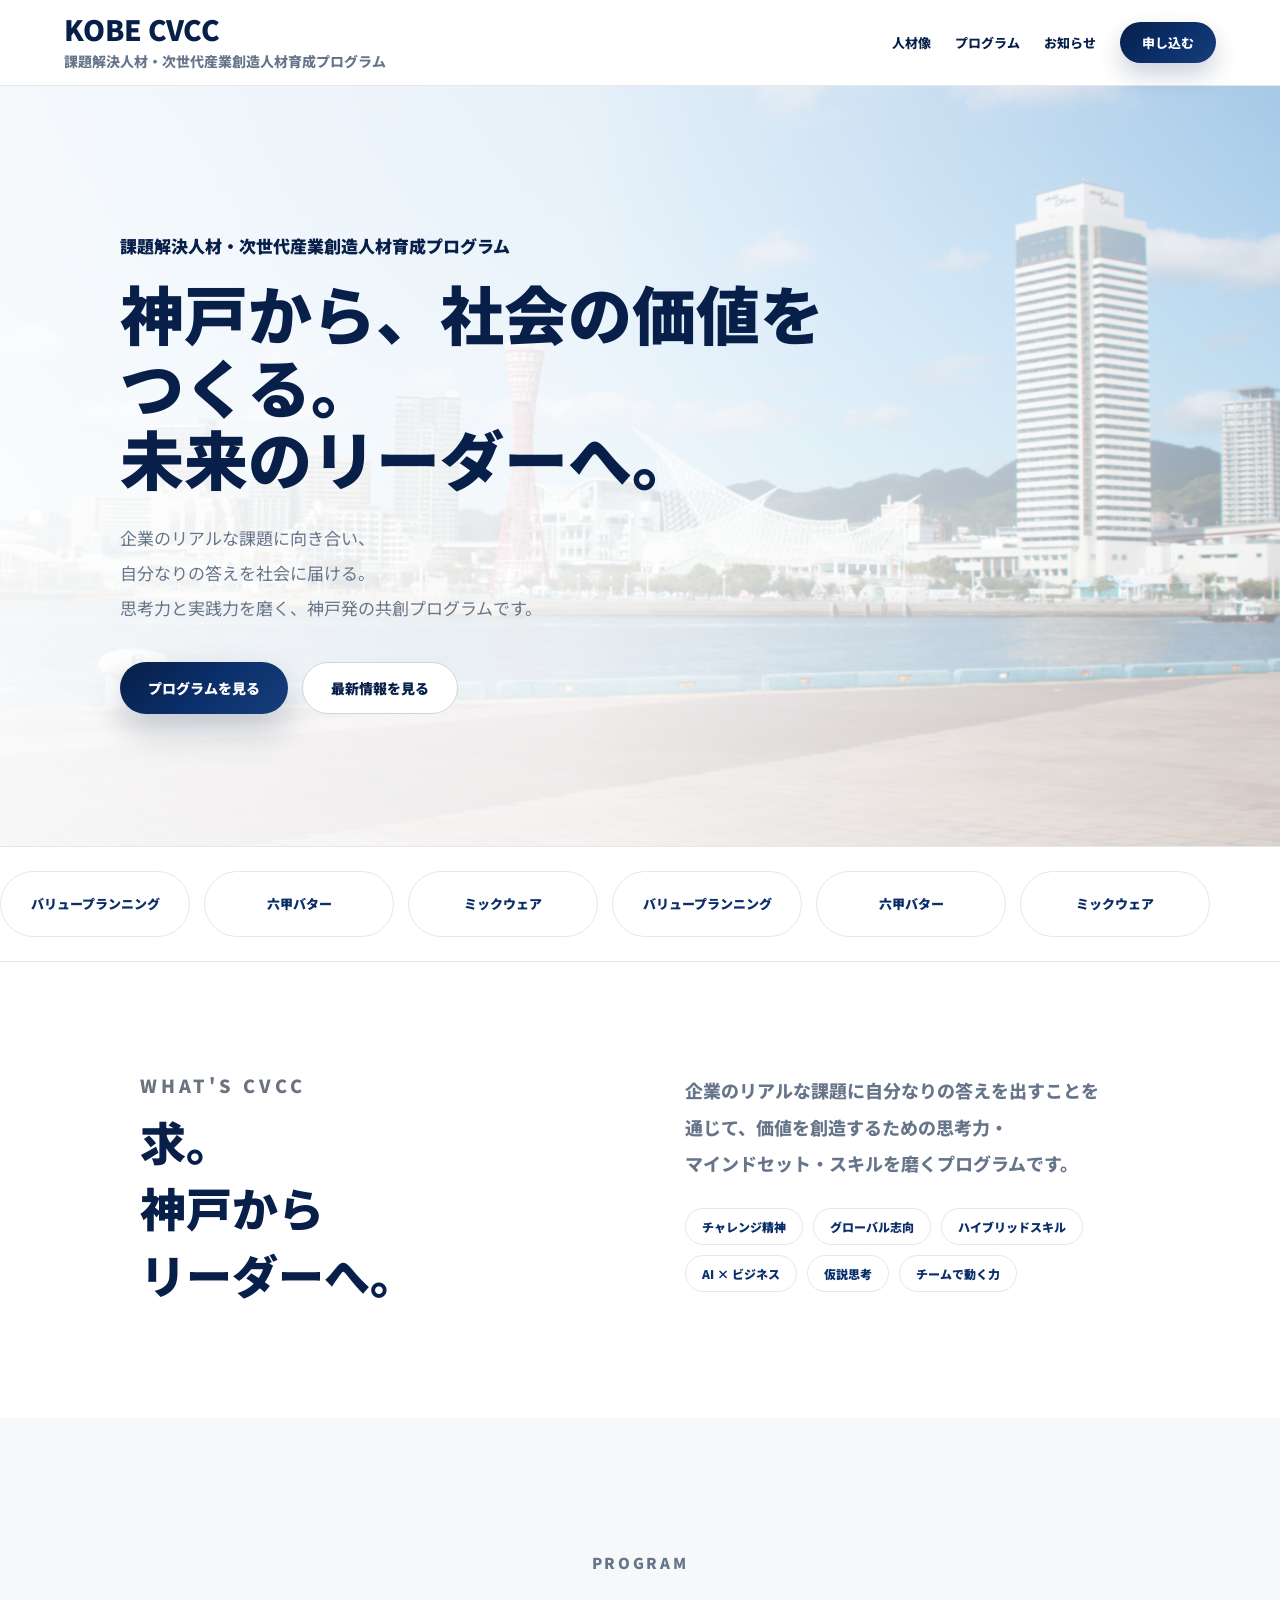
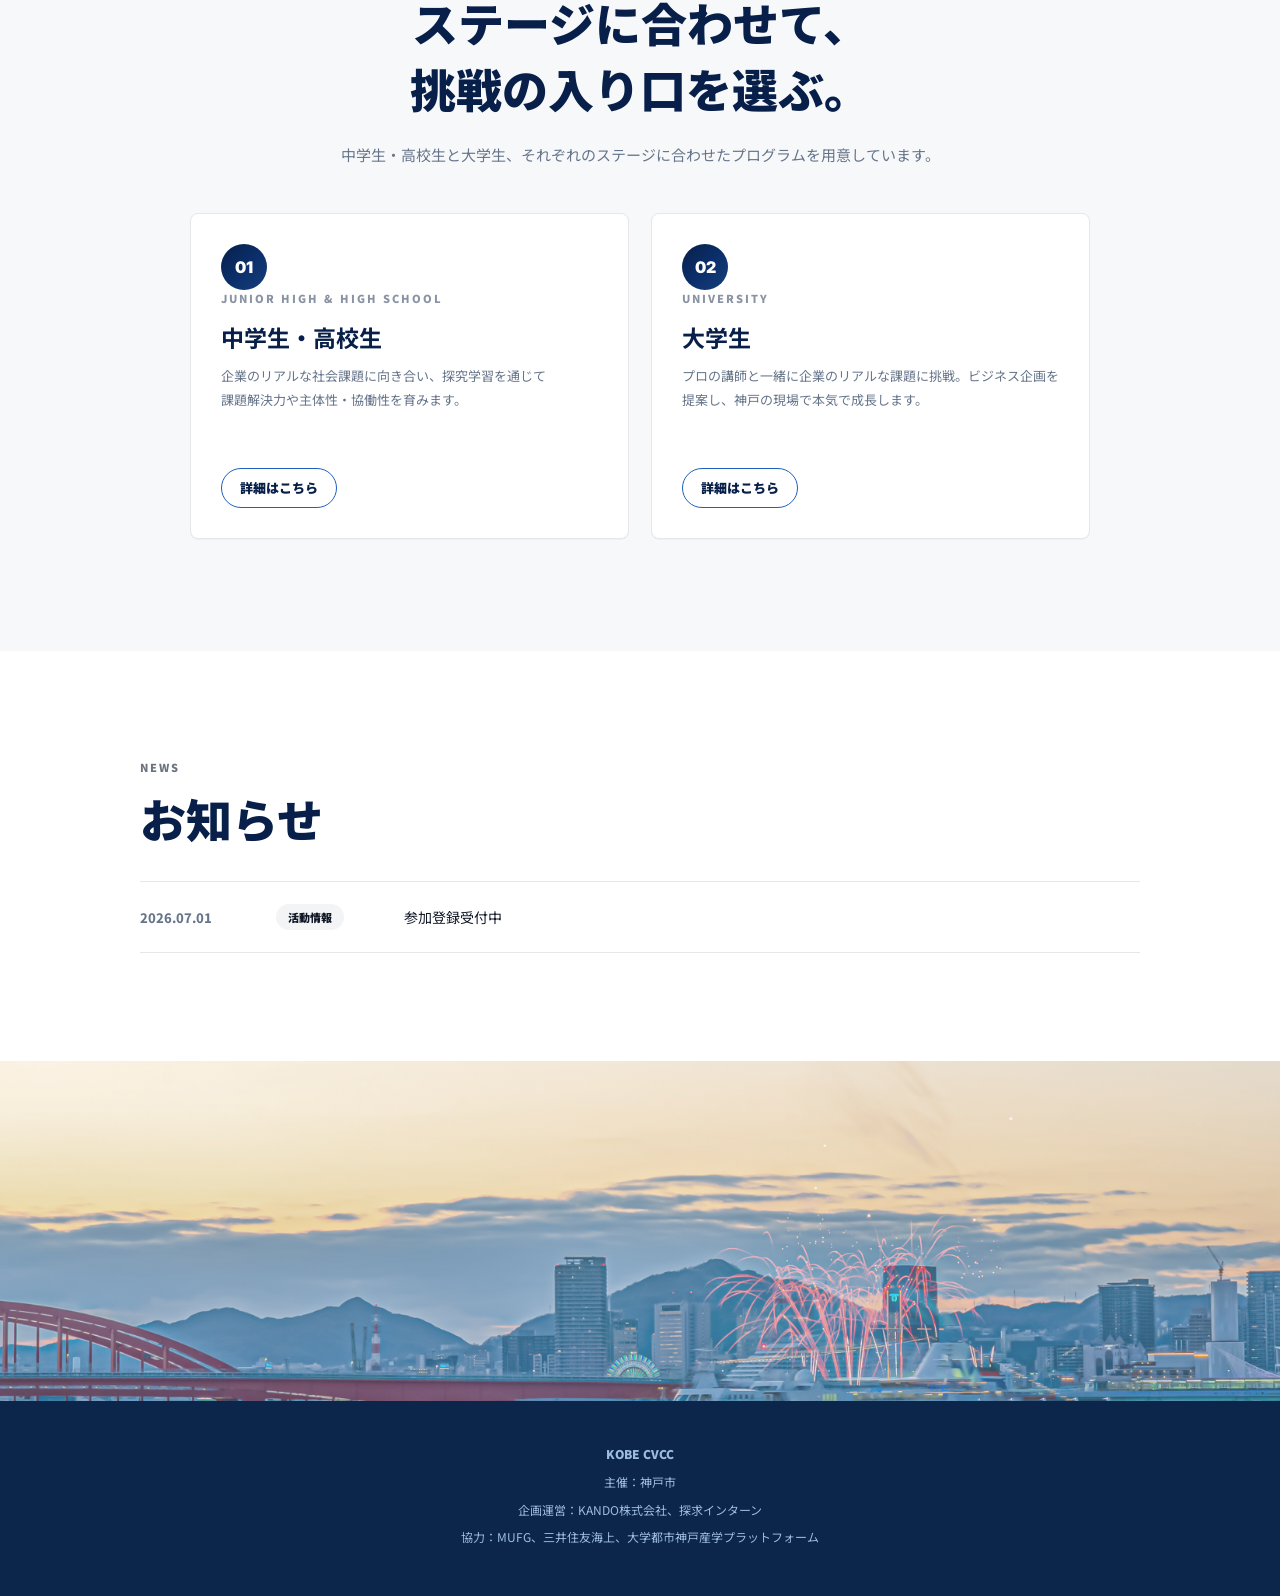
==== index.html @ be50597e "Update index.html" ====
<!doctype html>
<html lang="ja">
<head>
  <meta charset="utf-8">
  <meta name="viewport" content="width=device-width, initial-scale=1">
  <title>KOBE CVCC | 課題解決人材・次世代産業創造人材育成プログラム</title>
  <meta name="description" content="神戸から、企業のリアルな課題に挑む次世代リーダーを育てるKOBE CVCCプログラム。">
  <link rel="preconnect" href="https://fonts.googleapis.com">
  <link rel="preconnect" href="https://fonts.gstatic.com" crossorigin>
  <link href="https://fonts.googleapis.com/css2?family=Inter:wght@500;600;700;800;900&family=Noto+Sans+JP:wght@400;500;600;700;800;900&display=swap" rel="stylesheet">
  <link rel="stylesheet" href="styles.css">
</head>
<body>
  <header class="site-header">
    <a class="brand" href="#" aria-label="KOBE CVCC トップ">
      <span>
        <span class="brand-name">KOBE CVCC</span>
        <span class="brand-sub">課題解決人材・次世代産業創造人材育成プログラム</span>
      </span>
    </a>
    <nav class="nav-actions" aria-label="主要メニュー">
      <a href="talent.html">人材像</a>
      <a href="#programs">プログラム</a>
      <a href="#news">お知らせ</a>
      <a class="nav-button" href="#programs">申し込む</a>
    </nav>
  </header>

  <main>
    <section class="hero">
      <div class="hero-inner">
        <div class="hero-copyblock">
          <p class="hero-program">課題解決人材・次世代産業創造人材育成プログラム</p>
          <h1>
            <span class="line">神戸から、社会の価値をつくる。</span>
            <span class="line accent">未来のリーダーへ。</span>
          </h1>
          <p class="hero-copy">
            <span class="line">企業のリアルな課題に向き合い、</span>
            <span class="line">自分なりの答えを社会に届ける。</span>
            <span class="line">思考力と実践力を磨く、神戸発の共創プログラムです。</span>
          </p>
          <div class="hero-actions">
            <a class="button button-primary" href="#programs">プログラムを見る</a>
            <a class="button button-secondary" href="#news">最新情報を見る</a>
          </div>
        </div>

      </div>
    </section>

    <section class="partners" aria-label="参加企業・主催">
      <div class="partner-marquee fade-up">
        <div class="partner-track">
          <span>バリュープランニング</span>
          <span>六甲バター</span>
          <span>ミックウェア</span>

          <span>バリュープランニング</span>
          <span>六甲バター</span>
          <span>ミックウェア</span>
        </div>
      </div>
    </section>

    <section class="intro">
      <div class="section-inner intro-grid">
        <div class="fade-up">
          <p class="section-label">What's CVCC</p>
          <h2>
            <span class="line">求。</span>
            <span class="line keep-line">神戸からリーダーへ。</span>
          </h2>
        </div>
        <div class="intro-text fade-up">
          <p>企業のリアルな課題に自分なりの答えを出すことを通じて、価値を創造するための思考力・マインドセット・スキルを磨くプログラムです。</p>
          <div class="tag-list">
            <span>チャレンジ精神</span>
            <span>グローバル志向</span>
            <span>ハイブリッドスキル</span>
            <span>AI × ビジネス</span>
            <span>仮説思考</span>
            <span>チームで動く力</span>
          </div>
        </div>
      </div>
    </section>

    <section class="programs" id="programs">
      <div class="section-inner">
        <div class="section-heading fade-up">
          <p class="section-label centered">Program</p>
          <h2 class="section-title centered">
            <span class="line">ステージに合わせて、</span>
            <span class="line">挑戦の入り口を選ぶ。</span>
          </h2>
          <p>中学生・高校生と大学生、それぞれのステージに合わせたプログラムを用意しています。</p>
        </div>

        <div class="program-grid">
          <article class="program-card fade-up">
            <span>01</span>
            <p class="program-kicker">Junior High &amp; High School</p>
            <h3>中学生・高校生</h3>
            <p>企業のリアルな社会課題に向き合い、探究学習を通じて課題解決力や主体性・協働性を育みます。</p>
            <a href="tankyu.html">詳細はこちら</a>
          </article>
          <article class="program-card fade-up">
            <span>02</span>
            <p class="program-kicker">University</p>
            <h3>大学生</h3>
            <p>プロの講師と一緒に企業のリアルな課題に挑戦。ビジネス企画を提案し、神戸の現場で本気で成長します。</p>
            <a href="program.html">詳細はこちら</a>
          </article>
        </div>
      </div>
    </section>

    <section class="news" id="news">
      <div class="section-inner">
        <div class="news-head fade-up">
          <div>
            <p class="section-label">News</p>
            <h2 class="section-title">お知らせ</h2>
          </div>
        </div>

        <div class="news-list fade-up">
          <article class="news-row">
            <time datetime="2026-07-01">2026.07.01</time>
            <span class="news-tag activity">活動情報</span>
            <p>参加登録受付中</p>
          </article>
        </div>
      </div>
    </section>
  </main>

  <footer class="site-footer">
    <div class="footer-skyline" aria-hidden="true"></div>
    <div class="footer-content">
      <p class="footer-title">KOBE CVCC</p>
      <p>主催：神戸市</p>
      <p>企画運営：KANDO株式会社、探求インターン</p>
      <p>協力：MUFG、三井住友海上、大学都市神戸産学プラットフォーム</p>
    </div>
  </footer>

  <script>
    const observer = new IntersectionObserver((entries) => {
      entries.forEach((entry) => {
        if (entry.isIntersecting) {
          entry.target.classList.add('is-visible');
          observer.unobserve(entry.target);
        }
      });
    }, { threshold: 0.12 });

    document.querySelectorAll('.fade-up').forEach((element) => observer.observe(element));
  </script>
</body>
</html>
---- styles.css ----
:root {
  --ink: #111827;
  --muted: #66758a;
  --line: #e5e7eb;
  --blue: #1f5fbf;
  --blue-dark: #0b2f6b;
  --blue-deep: #071f49;
  --navy-gradient: linear-gradient(135deg, #071f49 0%, #0b2f6b 52%, #173f7a 100%);
  --blue-soft: #f3f4f6;
  --cyan: #5fd3ff;
  --paper: #ffffff;
  --mist: #f7f8fa;
  --shadow: 0 18px 44px rgba(17, 24, 39, 0.1);
}

* {
  box-sizing: border-box;
}

html {
  scroll-behavior: smooth;
}

body {
  margin: 0;
  font-family: "Noto Sans JP", Inter, system-ui, sans-serif;
  color: #18181b;
  background: var(--paper);
  letter-spacing: 0;
}

h1,
h2,
h3,
p {
  line-break: strict;
  word-break: auto-phrase;
}

a {
  color: inherit;
}

.line {
  display: block;
}

.site-header {
  position: sticky;
  top: 0;
  z-index: 10;
  display: flex;
  align-items: center;
  justify-content: space-between;
  gap: 28px;
  min-height: 76px;
  padding: 14px clamp(20px, 5vw, 72px);
  border-bottom: 1px solid rgba(229, 231, 235, 0.95);
  background: rgba(255, 255, 255, 0.9);
  backdrop-filter: blur(16px);
}

.brand {
  display: inline-flex;
  align-items: center;
  gap: 12px;
  color: var(--blue-deep);
  text-decoration: none;
}

.brand-mark {
  display: grid;
  width: 44px;
  height: 44px;
  place-items: center;
  border-radius: 50%;
  color: #fff;
  font-size: 13px;
  font-weight: 900;
  background: var(--navy-gradient);
  box-shadow: 0 12px 26px rgba(7, 31, 73, 0.22);
}

.brand-name,
.brand-sub {
  display: block;
}

.brand-name {
  color: var(--blue-deep);
  font-size: 28px;
  font-weight: 900;
  letter-spacing: 0;
  line-height: 1.1;
}

.brand-sub {
  margin-top: 7px;
  color: var(--muted);
  font-size: 14px;
  font-weight: 800;
  line-height: 1.35;
}

.nav-actions {
  display: flex;
  align-items: center;
  gap: 24px;
  color: var(--blue-deep);
  font-size: 13px;
  font-weight: 800;
}

.nav-actions a {
  text-decoration: none;
}

.nav-button {
  padding: 11px 22px;
  border-radius: 999px;
  color: #fff;
  background: var(--navy-gradient);
  box-shadow: 0 12px 24px rgba(7, 31, 73, 0.2);
}

.hero {
  position: relative;
  overflow: hidden;
  min-height: 760px;
  display: flex;
  align-items: center;
  padding: clamp(72px, 9vw, 118px) 0;
  background:
    linear-gradient(90deg, rgba(255, 255, 255, 0.95) 0%, rgba(255, 255, 255, 0.86) 45%, rgba(255, 255, 255, 0.5) 100%),
    url("assets/kobe-hero.jpg") center / cover no-repeat;
}

.hero-inner {
  position: relative;
  z-index: 1;
  width: min(1040px, calc(100% - 40px));
  margin: 0 auto;
}

.hero-copyblock {
  max-width: 720px;
}

.eyebrow,
.section-label,
.program-kicker {
  margin: 0;
  color: #6b7280;
  font-size: 11px;
  font-weight: 900;
  letter-spacing: 0.18em;
  text-transform: uppercase;
}

.hero-program {
  margin: 16px 0 0;
  color: var(--blue-deep);
  font-size: 17px;
  font-weight: 900;
}

.hero h1 {
  margin: 18px 0 0;
  color: var(--blue-deep);
  font-size: clamp(42px, 5.4vw, 64px);
  font-weight: 900;
  line-height: 1.13;
}

.hero h1 .accent {
  color: var(--blue-deep);
}

.hero-copy {
  max-width: 660px;
  margin: 28px 0 0;
  color: var(--muted);
  font-size: clamp(15px, 1.5vw, 17px);
  line-height: 2.05;
}

.hero-actions {
  display: flex;
  flex-wrap: wrap;
  gap: 14px;
  margin-top: 36px;
}

.button {
  display: inline-flex;
  align-items: center;
  justify-content: center;
  min-height: 52px;
  padding: 0 28px;
  border-radius: 999px;
  font-size: 14px;
  font-weight: 900;
  text-decoration: none;
  transition: transform 0.2s, box-shadow 0.2s, background 0.2s;
}

.button:hover {
  transform: translateY(-2px);
}

.button-primary {
  color: #fff;
  background: var(--navy-gradient);
  box-shadow: 0 16px 34px rgba(7, 31, 73, 0.22);
}

.button-secondary {
  border: 1px solid #d1d5db;
  color: var(--blue-deep);
  background: #fff;
}

.section-band {
  background: var(--mist);
}

.section-inner {
  width: min(1000px, calc(100% - 40px));
  margin: 0 auto;
}

.intro {
  padding: clamp(72px, 9vw, 110px) 0;
  background: #fff;
}

.intro-grid {
  display: grid;
  grid-template-columns: 1fr 1fr;
  gap: clamp(44px, 7vw, 92px);
  align-items: start;
}

h2,
.section-title {
  margin: 10px 0 0;
  color: var(--blue-deep);
  font-family: "Noto Sans JP", Inter, sans-serif;
  font-size: clamp(28px, 4vw, 46px);
  font-weight: 900;
  line-height: 1.45;
}

.centered {
  text-align: center;
}

.intro-text p,
.section-heading p {
  margin: 0;
  color: var(--muted);
  font-size: 15px;
  line-height: 2.05;
}

.intro .section-label {
  color: #6b7280;
  font-size: 18px;
  letter-spacing: 0.22em;
}

.program-kicker {
  color: #8a93a3;
}

.intro h2 {
  font-size: clamp(34px, 4vw, 46px);
  line-height: 1.45;
}

.intro h2 .keep-line {
  white-space: normal;
}

.intro-text p {
  max-width: 620px;
  font-size: 18px;
  font-weight: 800;
  line-height: 2.05;
}

.tag-list {
  display: flex;
  flex-wrap: wrap;
  gap: 10px;
  margin-top: 26px;
}

.tag-list span {
  padding: 9px 16px;
  border: 1px solid var(--line);
  border-radius: 999px;
  color: var(--blue-dark);
  font-size: 12px;
  font-weight: 900;
  background: #fff;
}

.partners {
  overflow: hidden;
  padding: 24px 0;
  border-top: 1px solid var(--line);
  border-bottom: 1px solid var(--line);
  background: #fff;
}

.partner-marquee {
  display: flex;
  width: 100%;
  overflow: hidden;
}

.partner-track {
  display: flex;
  width: max-content;
  gap: 14px;
  animation: marquee 30s linear infinite;
}

.partner-track span {
  display: grid;
  min-width: 190px;
  height: 66px;
  place-items: center;
  padding: 0 24px;
  border: 1px solid var(--line);
  border-radius: 999px;
  color: var(--blue-dark);
  font-size: 13px;
  font-weight: 900;
  white-space: nowrap;
  background: #fff;
}

@keyframes marquee {
  from {
    transform: translateX(0);
  }

  to {
    transform: translateX(calc(-50% - 7px));
  }
}

.why,
.news {
  padding: clamp(72px, 9vw, 108px) 0;
}

.programs {
  padding: clamp(76px, 9vw, 112px) 0;
  background: var(--mist);
}

.section-heading {
  max-width: 720px;
  margin: 0 auto 42px;
  text-align: center;
}

.section-heading p {
  margin-top: 18px;
}

.program-grid {
  display: grid;
  grid-template-columns: repeat(2, 1fr);
  gap: 22px;
  max-width: 900px;
  margin: 0 auto;
}

.program-card,
.why-card {
  overflow: hidden;
  border: 1px solid var(--line);
  border-radius: 8px;
  background: #fff;
  box-shadow: 0 1px 0 rgba(15, 63, 130, 0.04);
  transition: transform 0.22s, box-shadow 0.22s, border-color 0.22s;
}

.program-card:hover,
.why-card:hover {
  transform: translateY(-5px);
  border-color: #c7ccd4;
  box-shadow: var(--shadow);
}

.program-card {
  padding: 30px;
}

.program-card > span {
  display: inline-flex;
  align-items: center;
  justify-content: center;
  width: 46px;
  height: 46px;
  border-radius: 50%;
  color: #fff;
  font-family: Inter, "Noto Sans JP", sans-serif;
  font-weight: 900;
  background: var(--navy-gradient);
}

.program-card h3 {
  margin: 14px 0 10px;
  color: var(--blue-deep);
  font-size: 23px;
}

.program-card p:not(.program-kicker) {
  min-height: 82px;
  margin: 0 0 22px;
  color: var(--muted);
  font-size: 13px;
  line-height: 1.9;
}

.program-card a,
.news-head a {
  display: inline-flex;
  align-items: center;
  justify-content: center;
  min-height: 40px;
  padding: 0 18px;
  border: 1px solid var(--blue);
  border-radius: 999px;
  color: var(--blue-deep);
  font-size: 13px;
  font-weight: 900;
  text-decoration: none;
}

.why {
  background: var(--mist);
}

.why-grid {
  display: grid;
  grid-template-columns: repeat(3, 1fr);
  gap: 20px;
}

.why-card {
  padding: 30px;
}

.why-card span {
  display: inline-flex;
  align-items: center;
  justify-content: center;
  width: 46px;
  height: 46px;
  border-radius: 50%;
  color: #fff;
  font-weight: 900;
  background: var(--navy-gradient);
}

.why-card h3 {
  margin: 22px 0 12px;
  color: var(--blue-deep);
  font-size: 19px;
}

.why-card p {
  margin: 0;
  color: var(--muted);
  font-size: 13px;
  line-height: 1.9;
}

.news {
  background: #fff;
}

.news-head {
  display: flex;
  align-items: end;
  justify-content: space-between;
  gap: 20px;
  margin-bottom: 30px;
}

.news-list {
  border-top: 1px solid var(--line);
}

.news-row {
  display: grid;
  grid-template-columns: 118px 110px 1fr;
  gap: 18px;
  align-items: center;
  margin: 0;
  padding: 22px 0;
  border-bottom: 1px solid var(--line);
}

.news-row time {
  color: var(--muted);
  font-size: 13px;
  font-weight: 800;
}

.news-row p {
  margin: 0;
  color: var(--ink);
  font-size: 14px;
  line-height: 1.8;
}

.news-tag {
  justify-self: start;
  padding: 5px 12px;
  border-radius: 999px;
  font-size: 11px;
  font-weight: 900;
}

.activity {
  color: var(--ink);
  background: #f3f4f6;
}

.event {
  color: var(--ink);
  background: #f3f4f6;
}

.site-footer {
  color: #d8eaff;
  background: #0c254a;
}

.footer-skyline {
  height: 340px;
  overflow: hidden;
  background:
    linear-gradient(180deg, rgba(255, 255, 255, 0.32), rgba(255, 255, 255, 0.18)),
    linear-gradient(180deg, rgba(7, 31, 73, 0.02), rgba(7, 31, 73, 0.14)),
    url("assets/kobe-footer.jpg") center 48% / cover no-repeat;
}

.footer-content {
  width: min(1000px, calc(100% - 40px));
  margin: 0 auto;
  padding: 36px 0 42px;
  text-align: center;
}

.footer-title {
  margin: 0 0 12px;
  color: var(--cyan);
  font-size: 22px;
  font-weight: 900;
}

.footer-content p {
  margin: 6px 0;
  color: #9ebde0;
  font-size: 12px;
  line-height: 1.8;
}

.fade-up {
  opacity: 0;
  transform: translateY(24px);
  transition: opacity 0.7s ease, transform 0.7s ease;
}

.fade-up.is-visible {
  opacity: 1;
  transform: translateY(0);
}

@media (max-width: 980px) {
  .hero-inner {
    grid-template-columns: 1fr;
  }

  .hero-copyblock {
    max-width: none;
  }

  .intro-grid,
  .program-grid,
  .why-grid {
    grid-template-columns: 1fr;
  }

  .program-card p:not(.program-kicker) {
    min-height: auto;
  }
}

@media (max-width: 720px) {
  .site-header {
    min-height: 66px;
    padding: 11px 16px;
  }

  .brand-mark {
    width: 38px;
    height: 38px;
  }

  .brand-sub,
  .nav-actions a:not(.nav-button) {
    display: none;
  }

  .brand-name {
    font-size: 17px;
  }

  .nav-button {
    padding: 9px 14px;
  }

  .hero {
    padding: 48px 0 56px;
  }

  .hero-inner,
  .section-inner {
    width: min(100% - 32px, 1000px);
  }

  .hero h1 {
    font-size: clamp(32px, 9.2vw, 44px);
    line-height: 1.18;
  }

  .hero-program {
    font-size: 14px;
    line-height: 1.7;
  }

  .hero-copy {
    margin-top: 20px;
    font-size: 14px;
    line-height: 1.9;
  }

  .hero-copy .line {
    display: inline;
  }

  .hero-copy .line::after {
    content: "";
  }

  .hero-actions {
    flex-direction: column;
  }

  .button {
    width: 100%;
  }

  .news-head {
    align-items: start;
    flex-direction: column;
  }

  .news-row {
    grid-template-columns: 1fr;
    gap: 8px;
  }
}
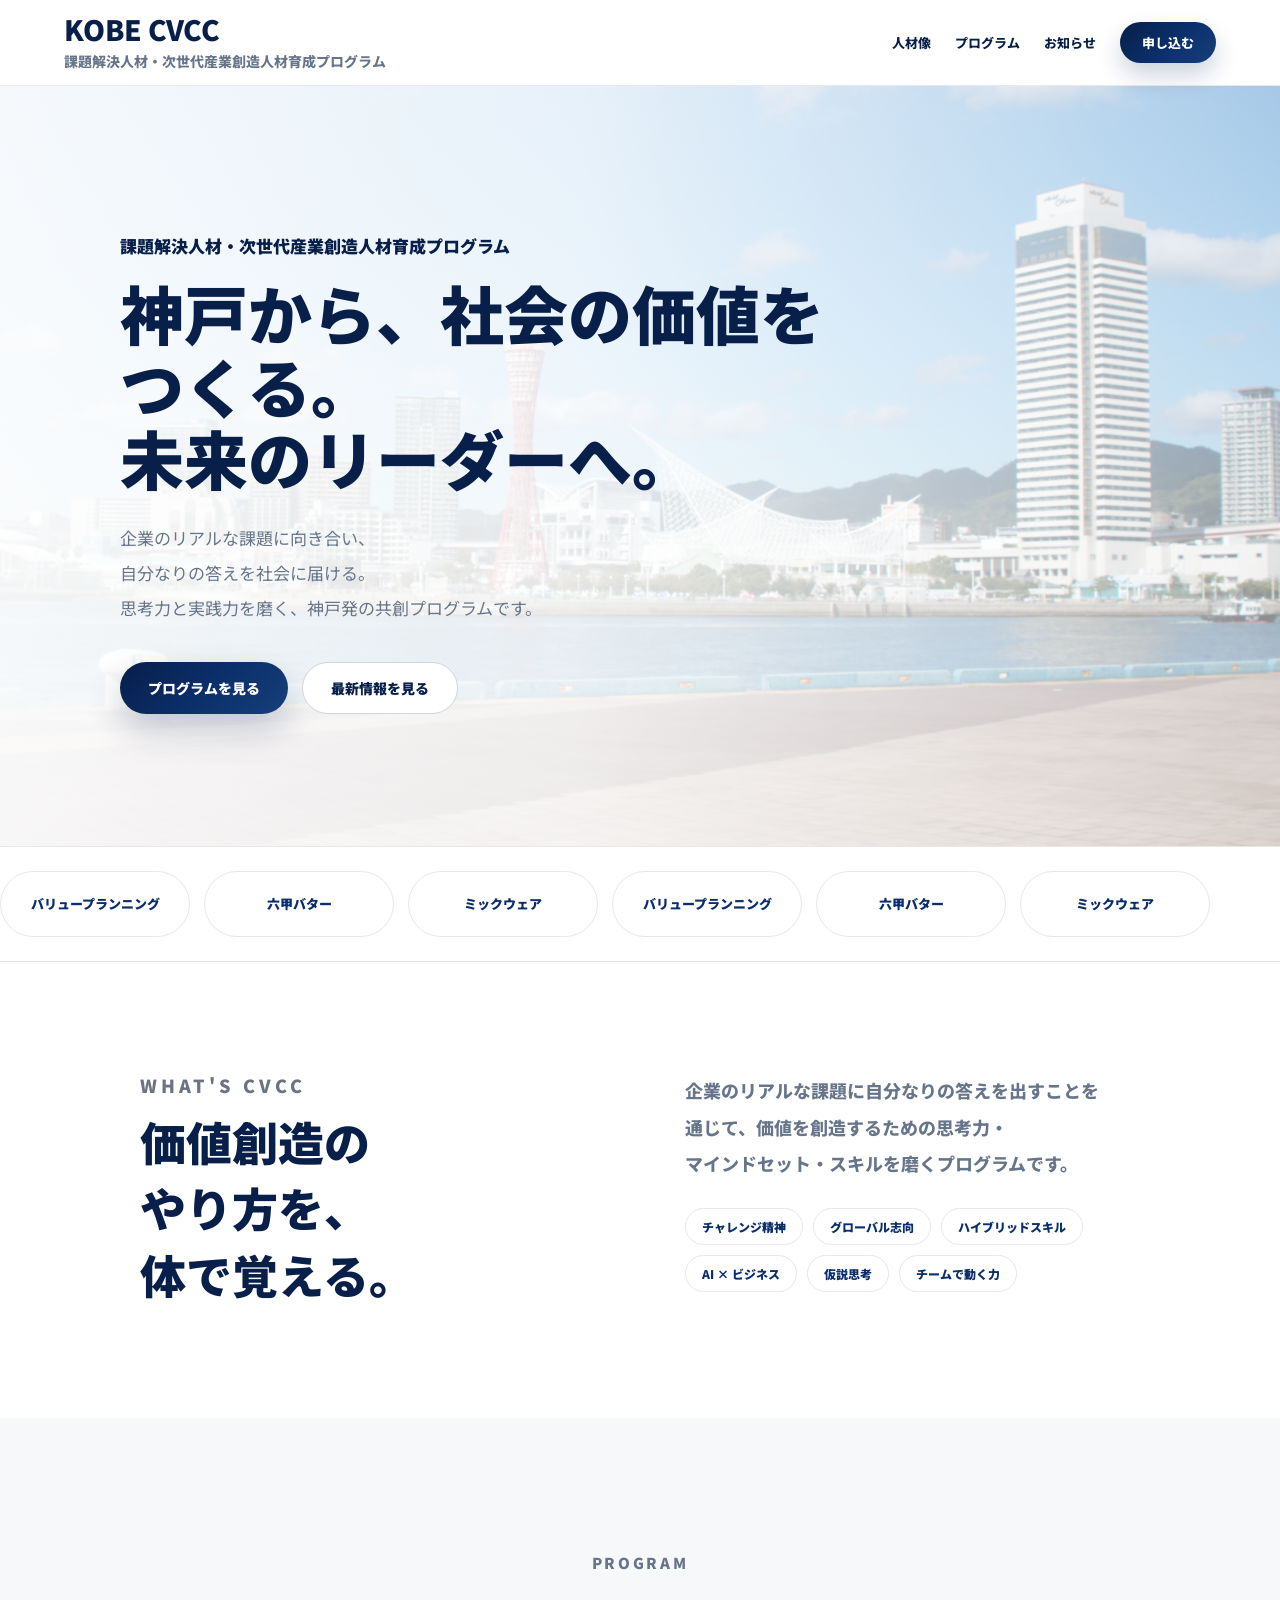
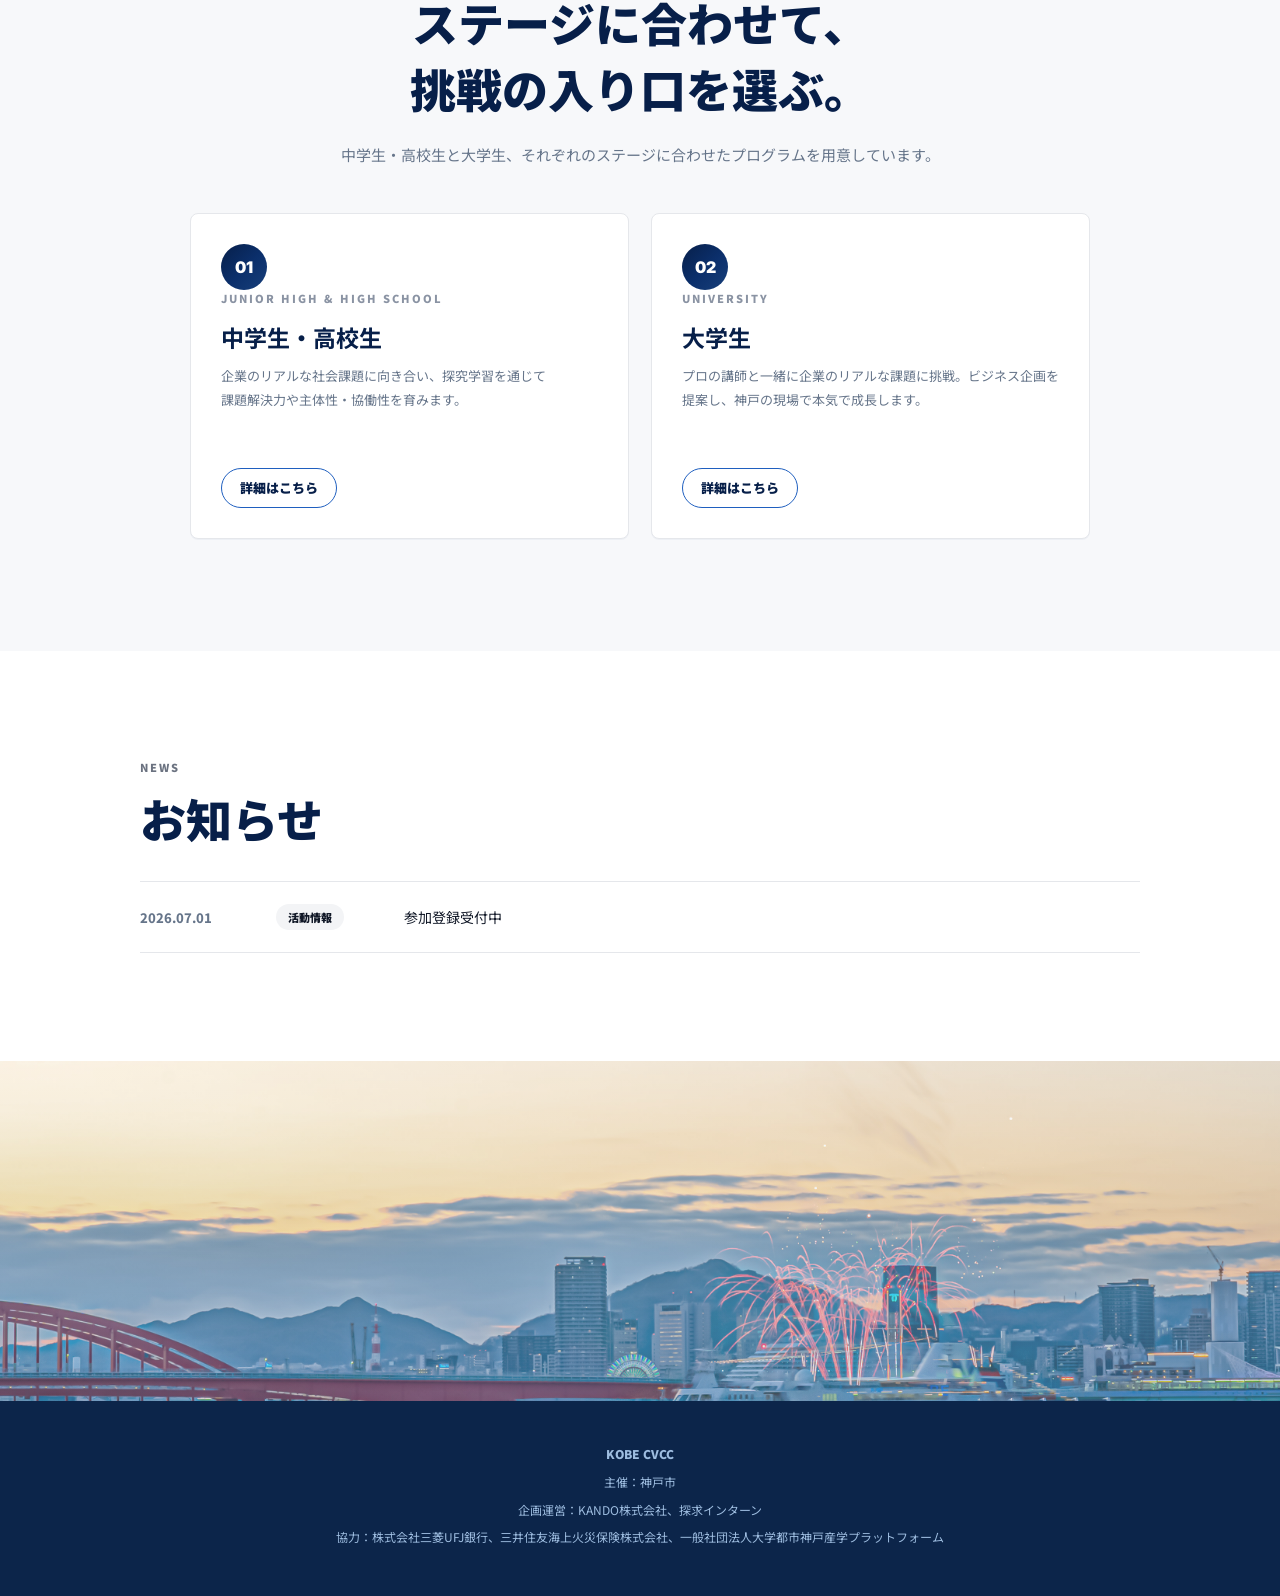
==== commit eab5f7ec: "Update index.html ・キャッチコピー変更 ・協力表記変更" ====
--- a/index.html
+++ b/index.html
@@ -68,8 +68,8 @@
         <div class="fade-up">
           <p class="section-label">What's CVCC</p>
           <h2>
-            <span class="line">求。</span>
-            <span class="line keep-line">神戸からリーダーへ。</span>
+            <span class="line">価値創造のやり方を、</span>
+            <span class="line keep-line">体で覚える。</span>
           </h2>
         </div>
         <div class="intro-text fade-up">
@@ -142,7 +142,7 @@
       <p class="footer-title">KOBE CVCC</p>
       <p>主催：神戸市</p>
       <p>企画運営：KANDO株式会社、探求インターン</p>
-      <p>協力：MUFG、三井住友海上、大学都市神戸産学プラットフォーム</p>
+      <p>協力：株式会社三菱UFJ銀行、三井住友海上火災保険株式会社、一般社団法人大学都市神戸産学プラットフォーム</p>
     </div>
   </footer>
 
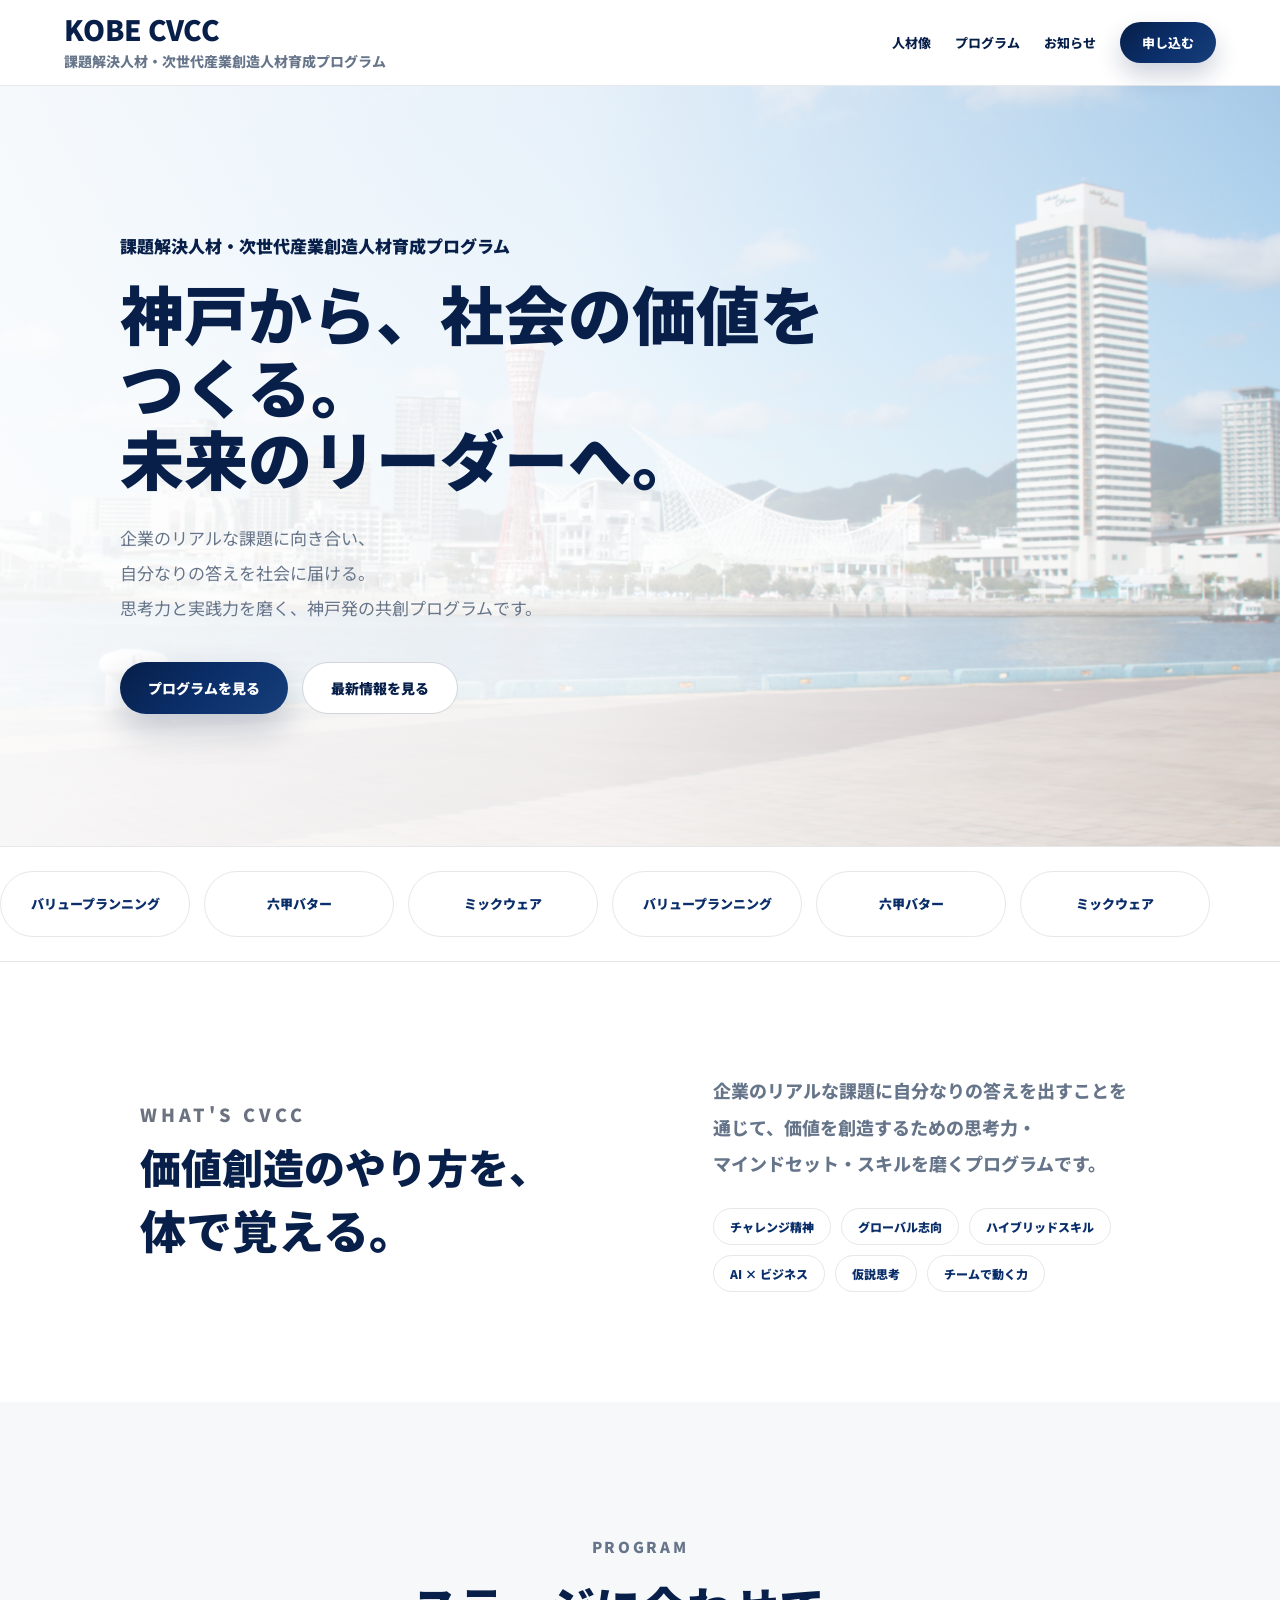
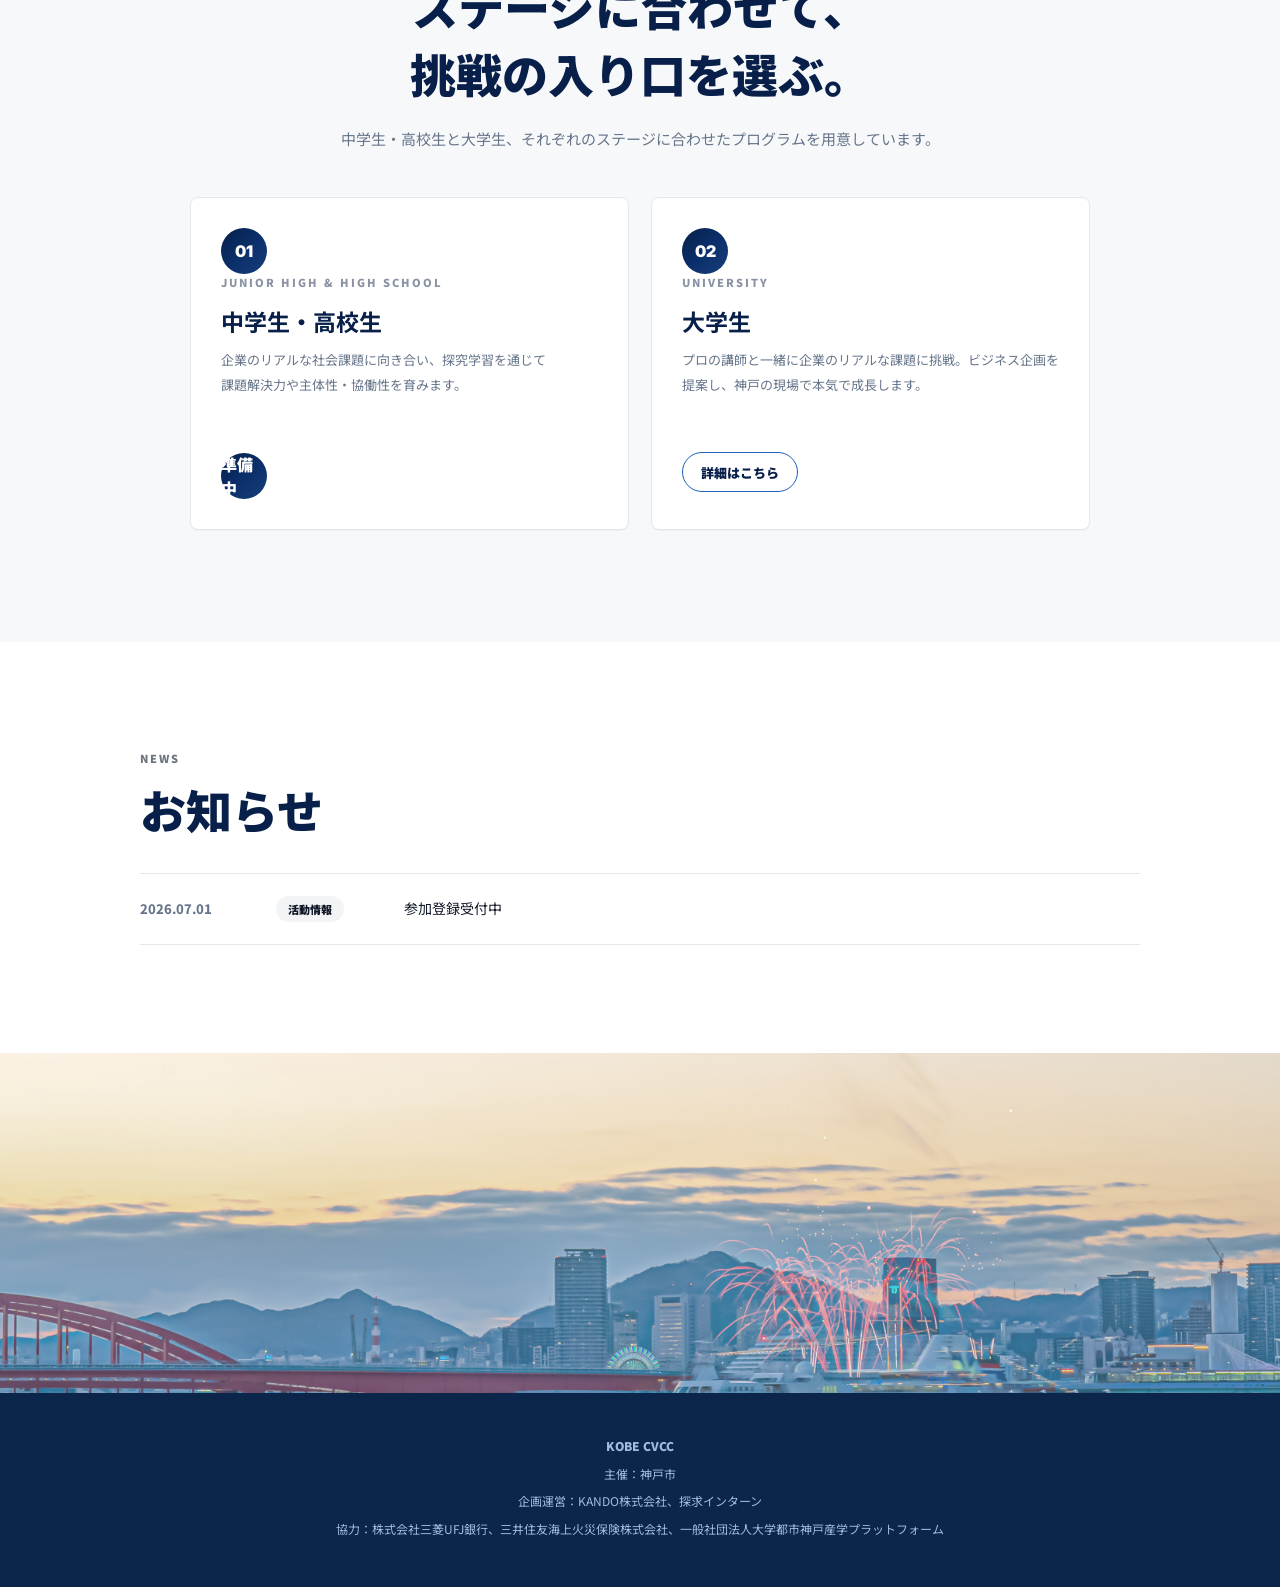
==== commit 152954bb: "Update index.html 準備中に変更" ====
--- a/index.html
+++ b/index.html
@@ -103,7 +103,7 @@
             <p class="program-kicker">Junior High &amp; High School</p>
             <h3>中学生・高校生</h3>
             <p>企業のリアルな社会課題に向き合い、探究学習を通じて課題解決力や主体性・協働性を育みます。</p>
-            <a href="tankyu.html">詳細はこちら</a>
+            <span class="program-disabled">準備中</span>
           </article>
           <article class="program-card fade-up">
             <span>02</span>
--- a/styles.css
+++ b/styles.css
@@ -9,7 +9,7 @@
   --blue-soft: #f3f4f6;
   --cyan: #5fd3ff;
   --paper: #ffffff;
-  --mist: #f7f8fa;
+  --mist: #f7f8fa;f
   --shadow: 0 18px 44px rgba(17, 24, 39, 0.1);
 }
 
@@ -236,9 +236,14 @@
 
 .intro-grid {
   display: grid;
-  grid-template-columns: 1fr 1fr;
-  gap: clamp(44px, 7vw, 92px);
-  align-items: start;
+  grid-template-columns: 1.2fr 1fr;
+  gap: 60px;
+  align-items: center;
+}
+
+.intro h2 .line:first-child {
+  white-space: nowrap;
+  font-size: clamp(32px, 3.2vw, 44px);
 }
 
 h2,
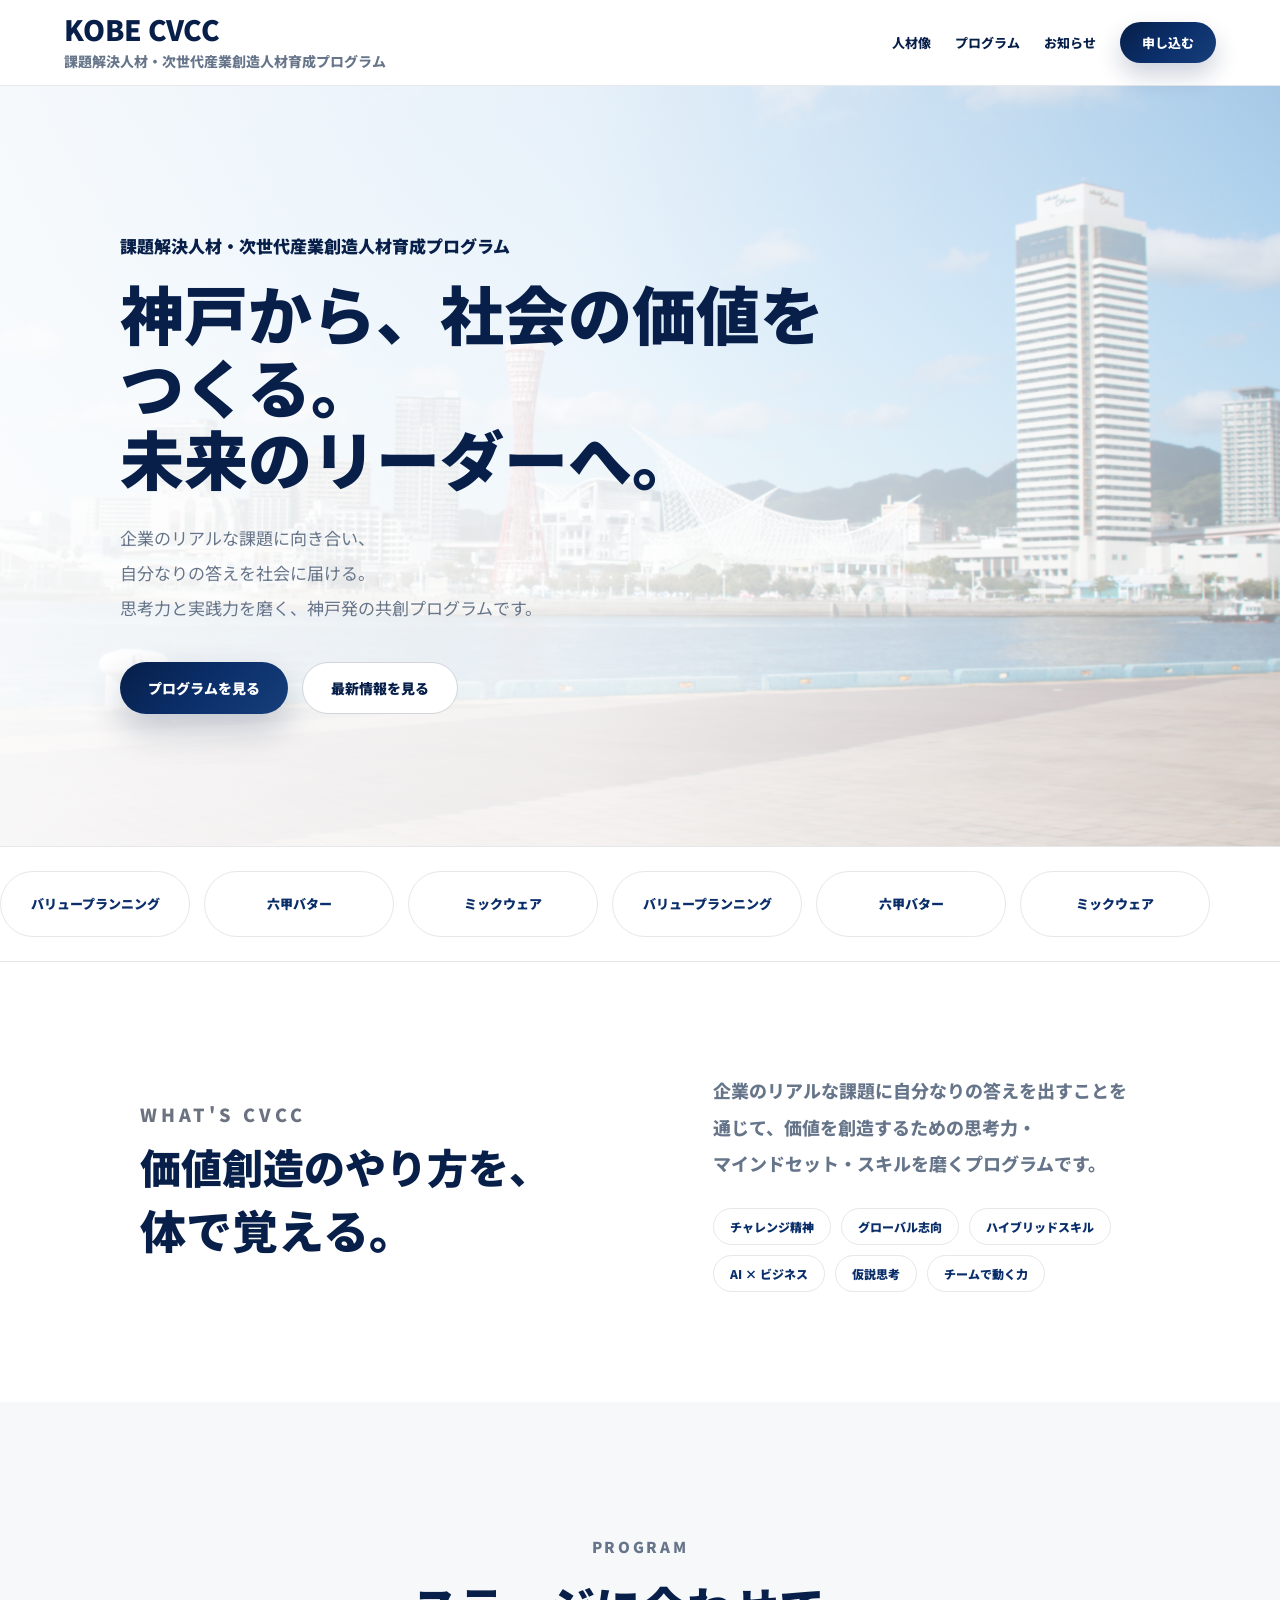
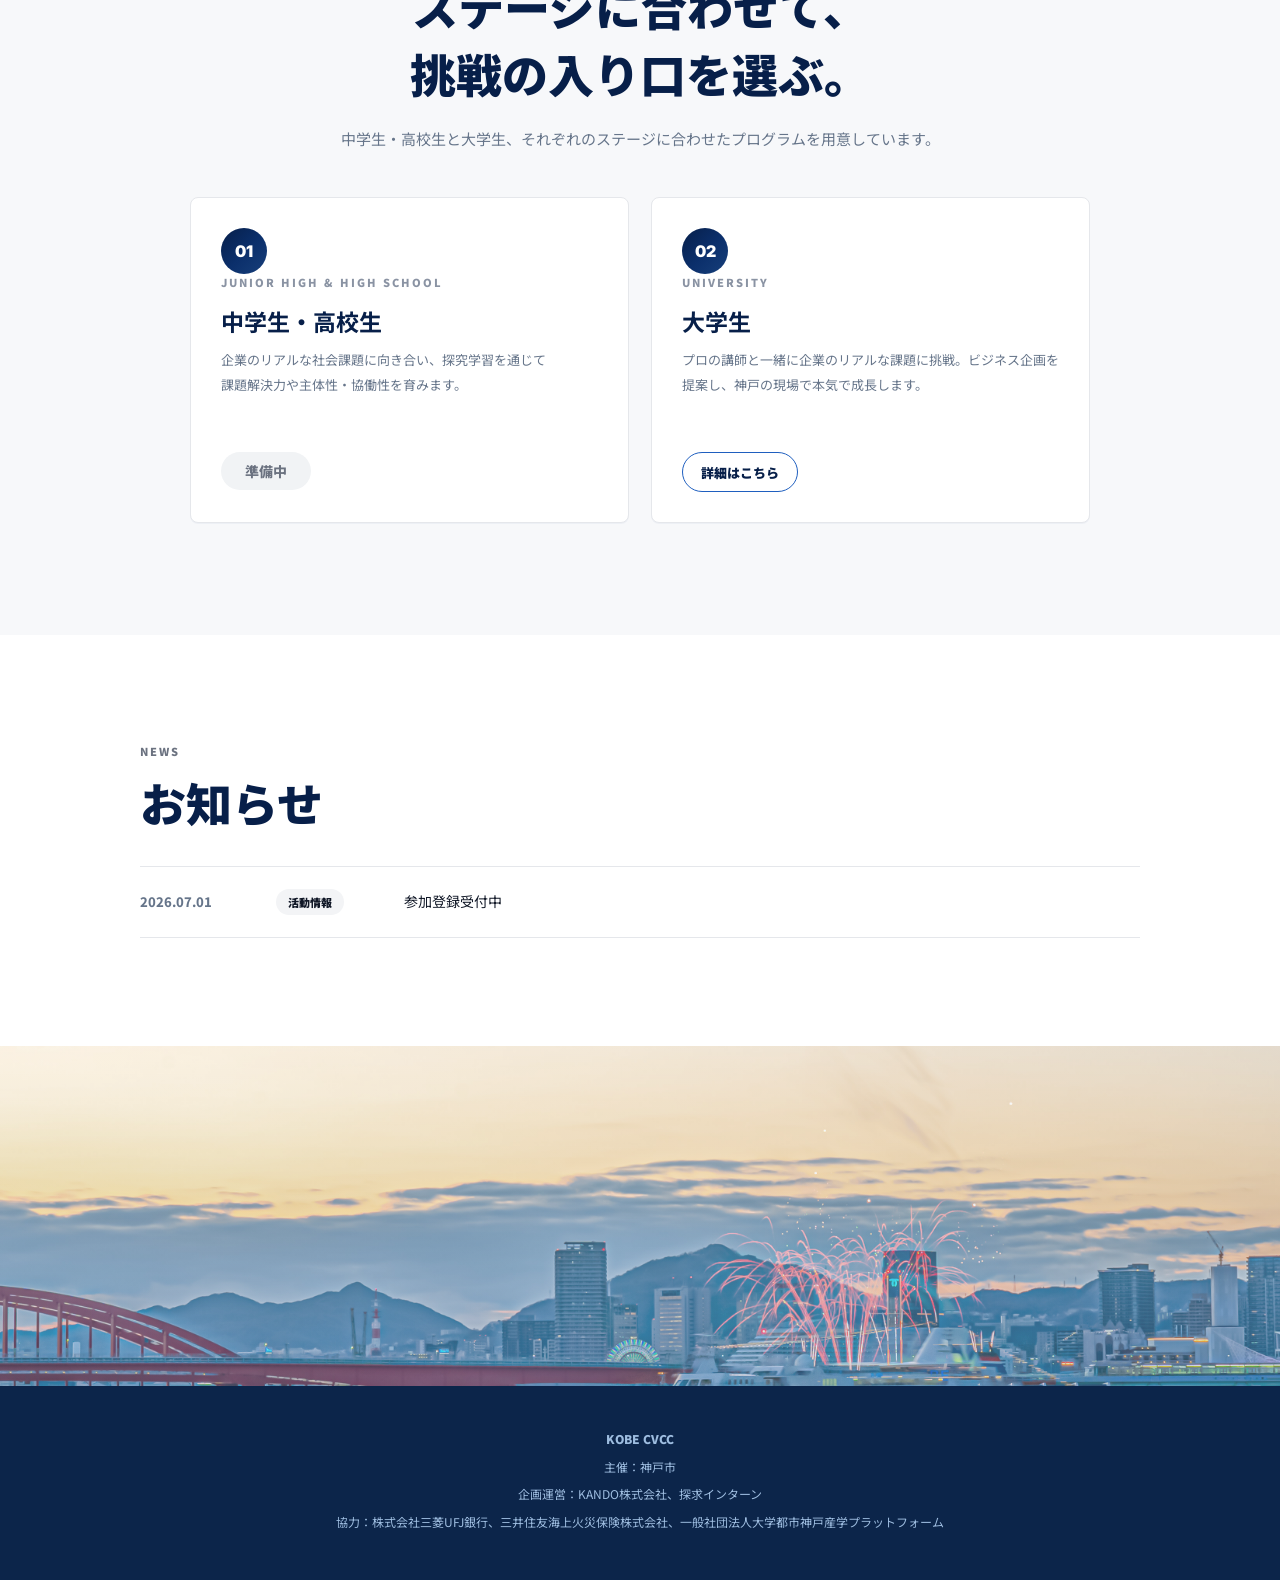
==== commit 43674f98: "Update index.html" ====
--- a/index.html
+++ b/index.html
@@ -103,7 +103,7 @@
             <p class="program-kicker">Junior High &amp; High School</p>
             <h3>中学生・高校生</h3>
             <p>企業のリアルな社会課題に向き合い、探究学習を通じて課題解決力や主体性・協働性を育みます。</p>
-            <span class="program-disabled">準備中</span>
+            <div class="program-disabled">準備中</div>
           </article>
           <article class="program-card fade-up">
             <span>02</span>
--- a/styles.css
+++ b/styles.css
@@ -448,6 +448,21 @@
   text-decoration: none;
 }
 
+.program-disabled {
+  display: inline-flex;
+  align-items: center;
+  justify-content: center;
+  width: fit-content;
+  margin-top: auto;
+  padding: 12px 24px;
+  border-radius: 999px;
+  color: #6b7280;
+  background: #f1f3f5;
+  font-size: 14px;
+  font-weight: 800;
+  line-height: 1;
+}
+
 .why {
   background: var(--mist);
 }
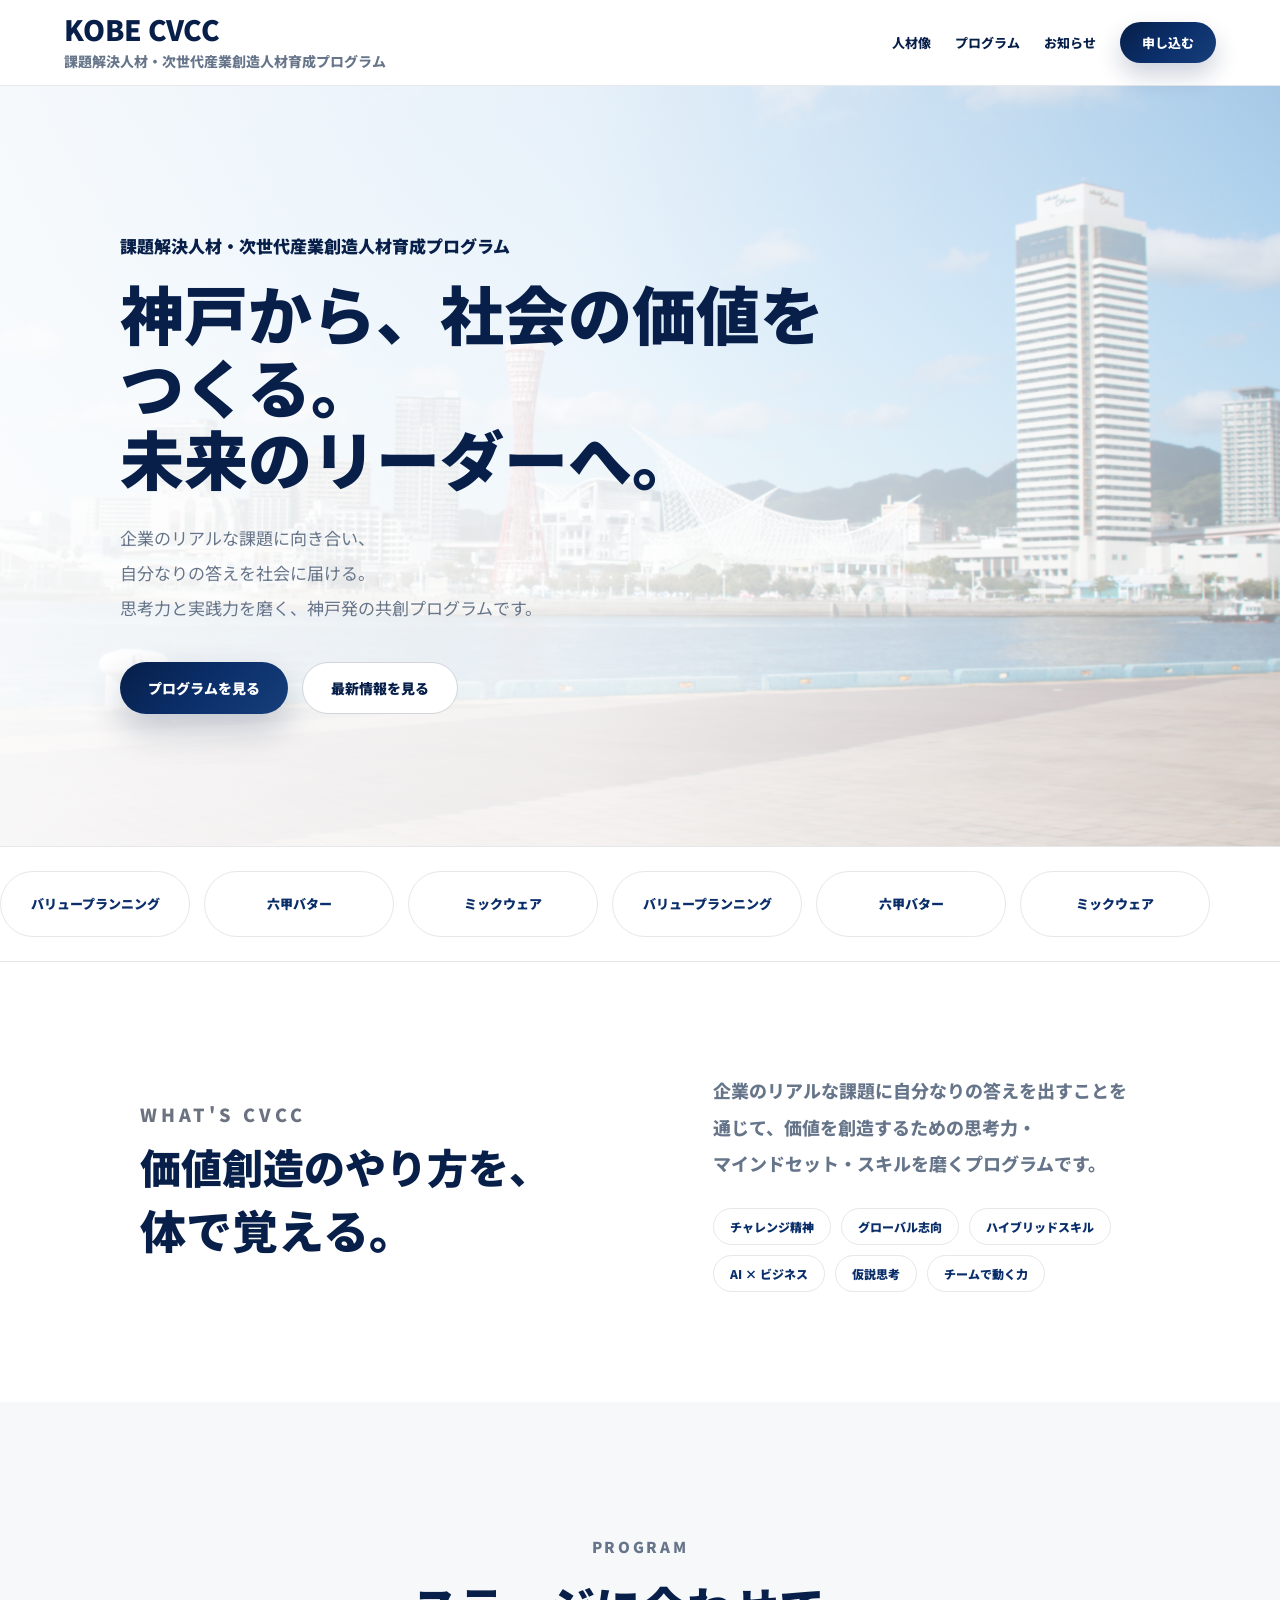
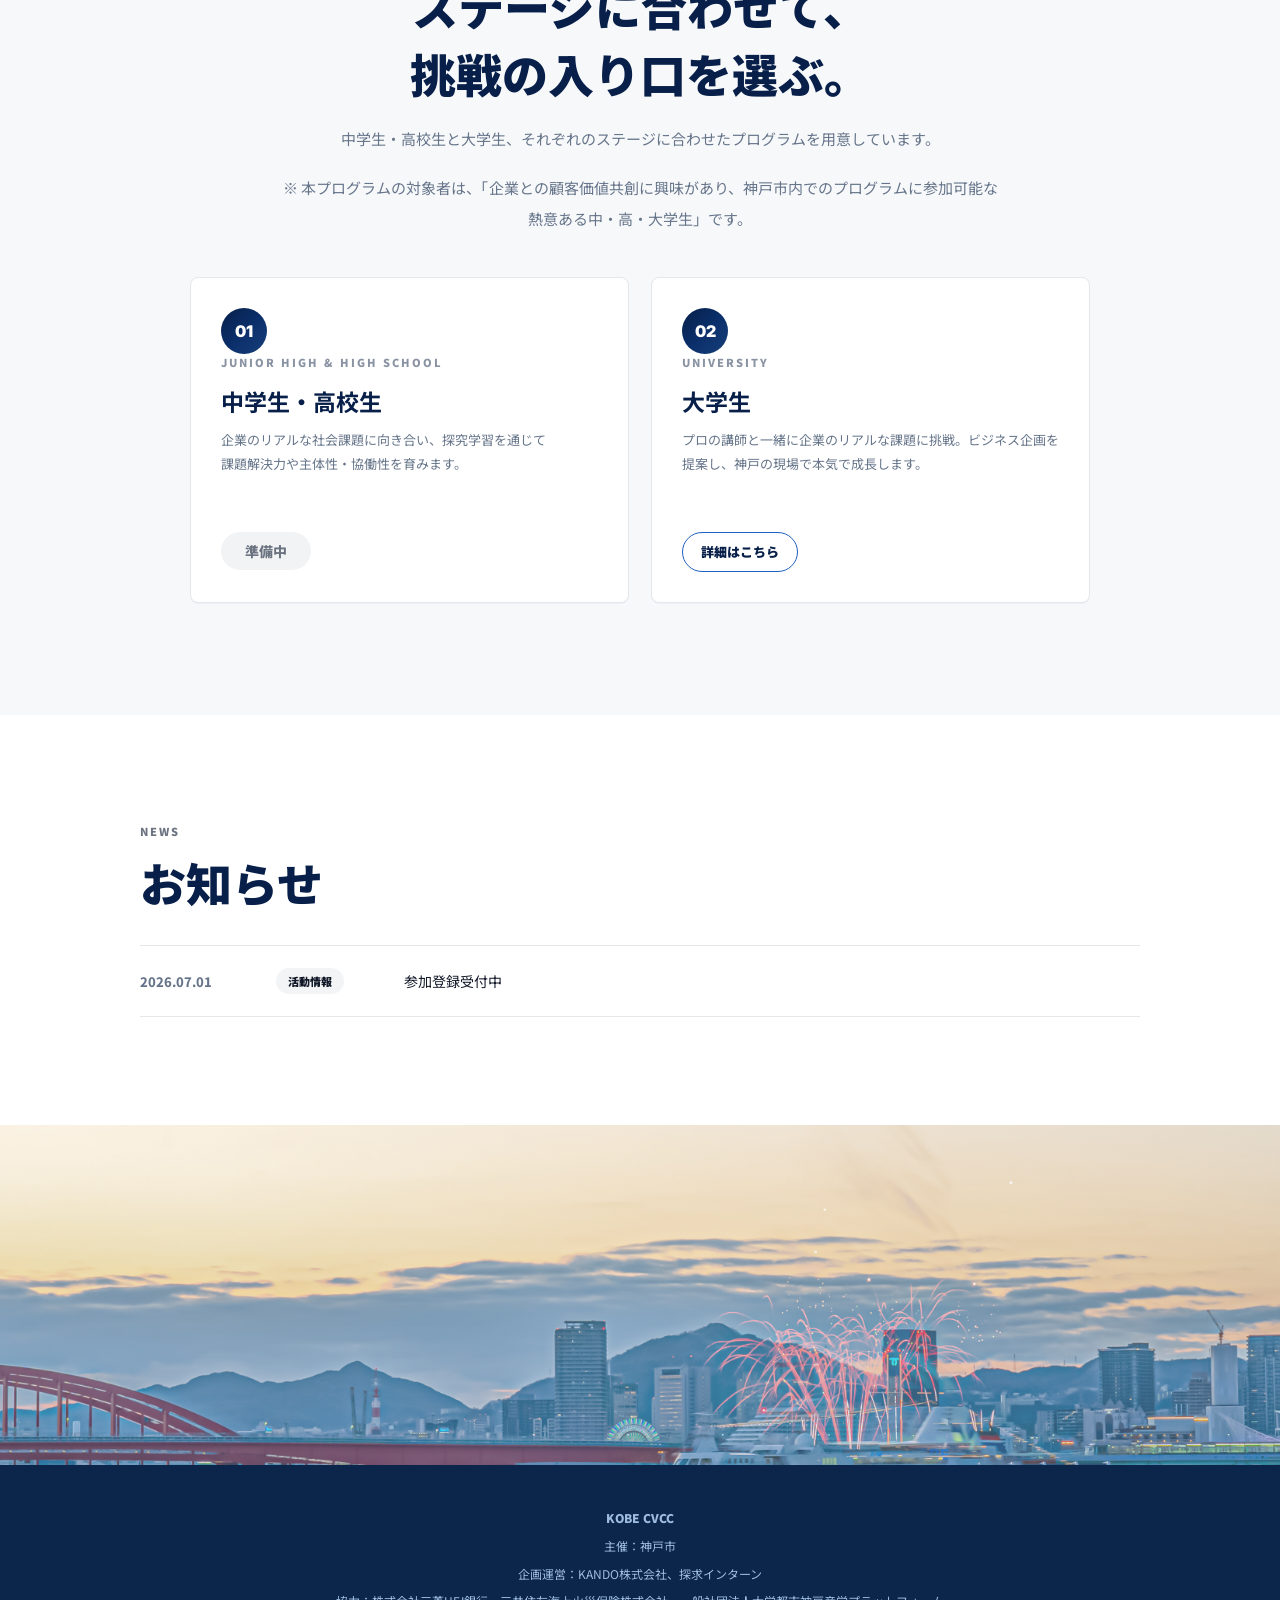
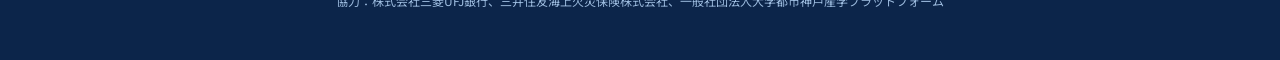
==== commit a2693a56: "Update index.html 本プログラムの対象者設定" ====
--- a/index.html
+++ b/index.html
@@ -95,6 +95,9 @@
             <span class="line">挑戦の入り口を選ぶ。</span>
           </h2>
           <p>中学生・高校生と大学生、それぞれのステージに合わせたプログラムを用意しています。</p>
+          <p class="program-note">
+            ※ 本プログラムの対象者は、「企業との顧客価値共創に興味があり、神戸市内でのプログラムに参加可能な熱意ある中・高・大学生」です。
+          </p>
         </div>
 
         <div class="program-grid">
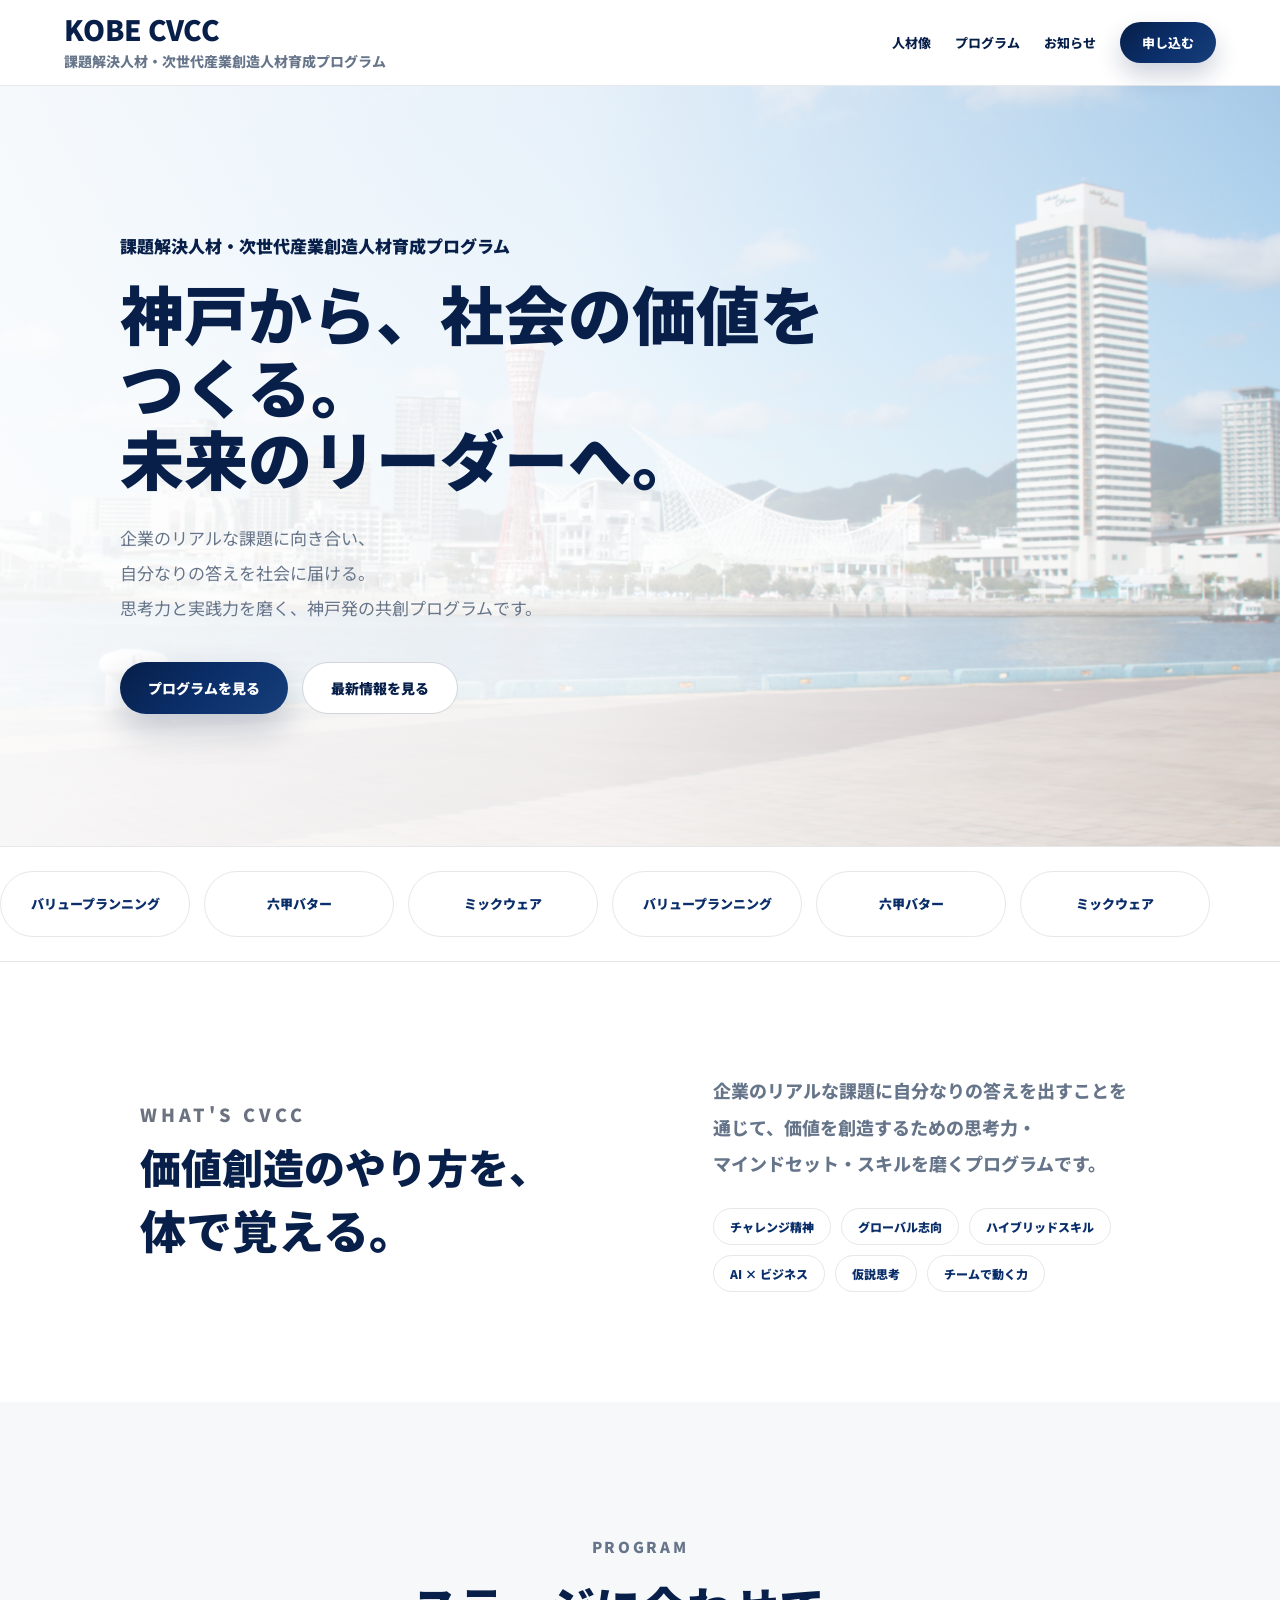
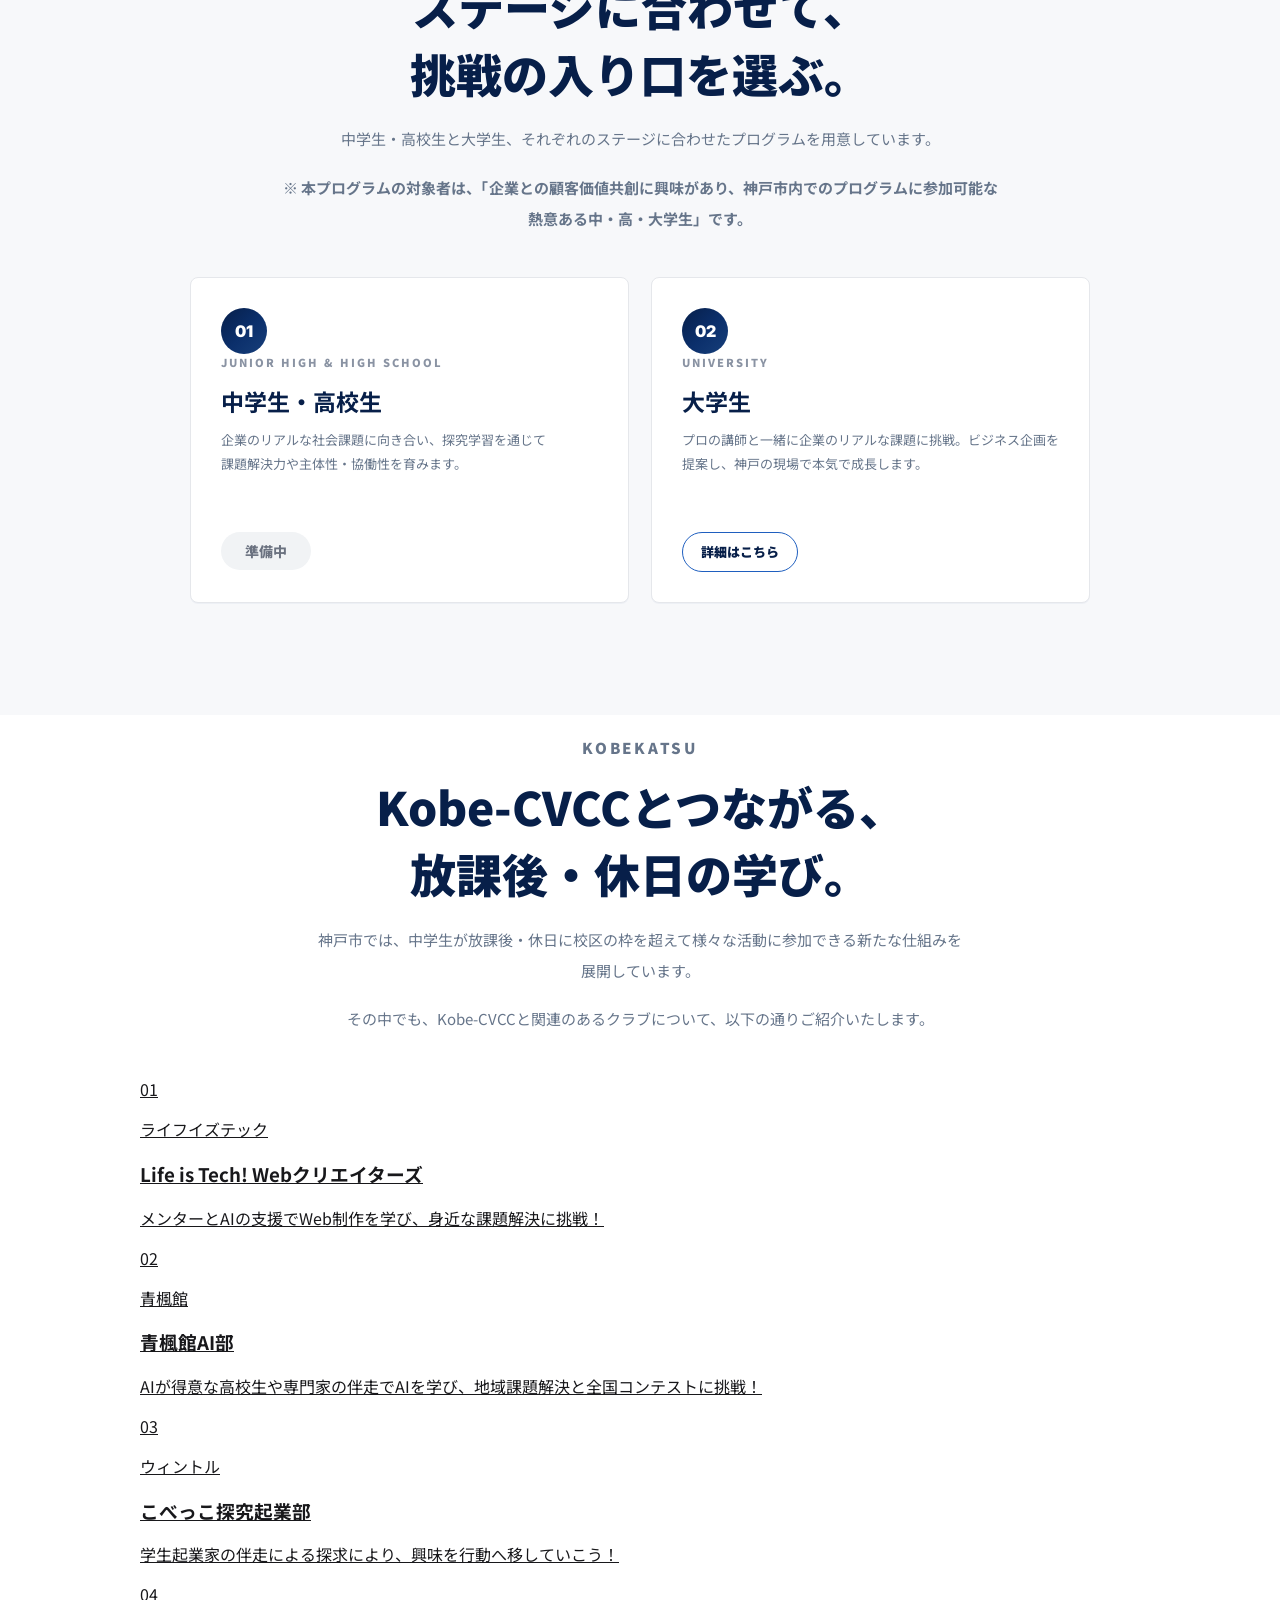
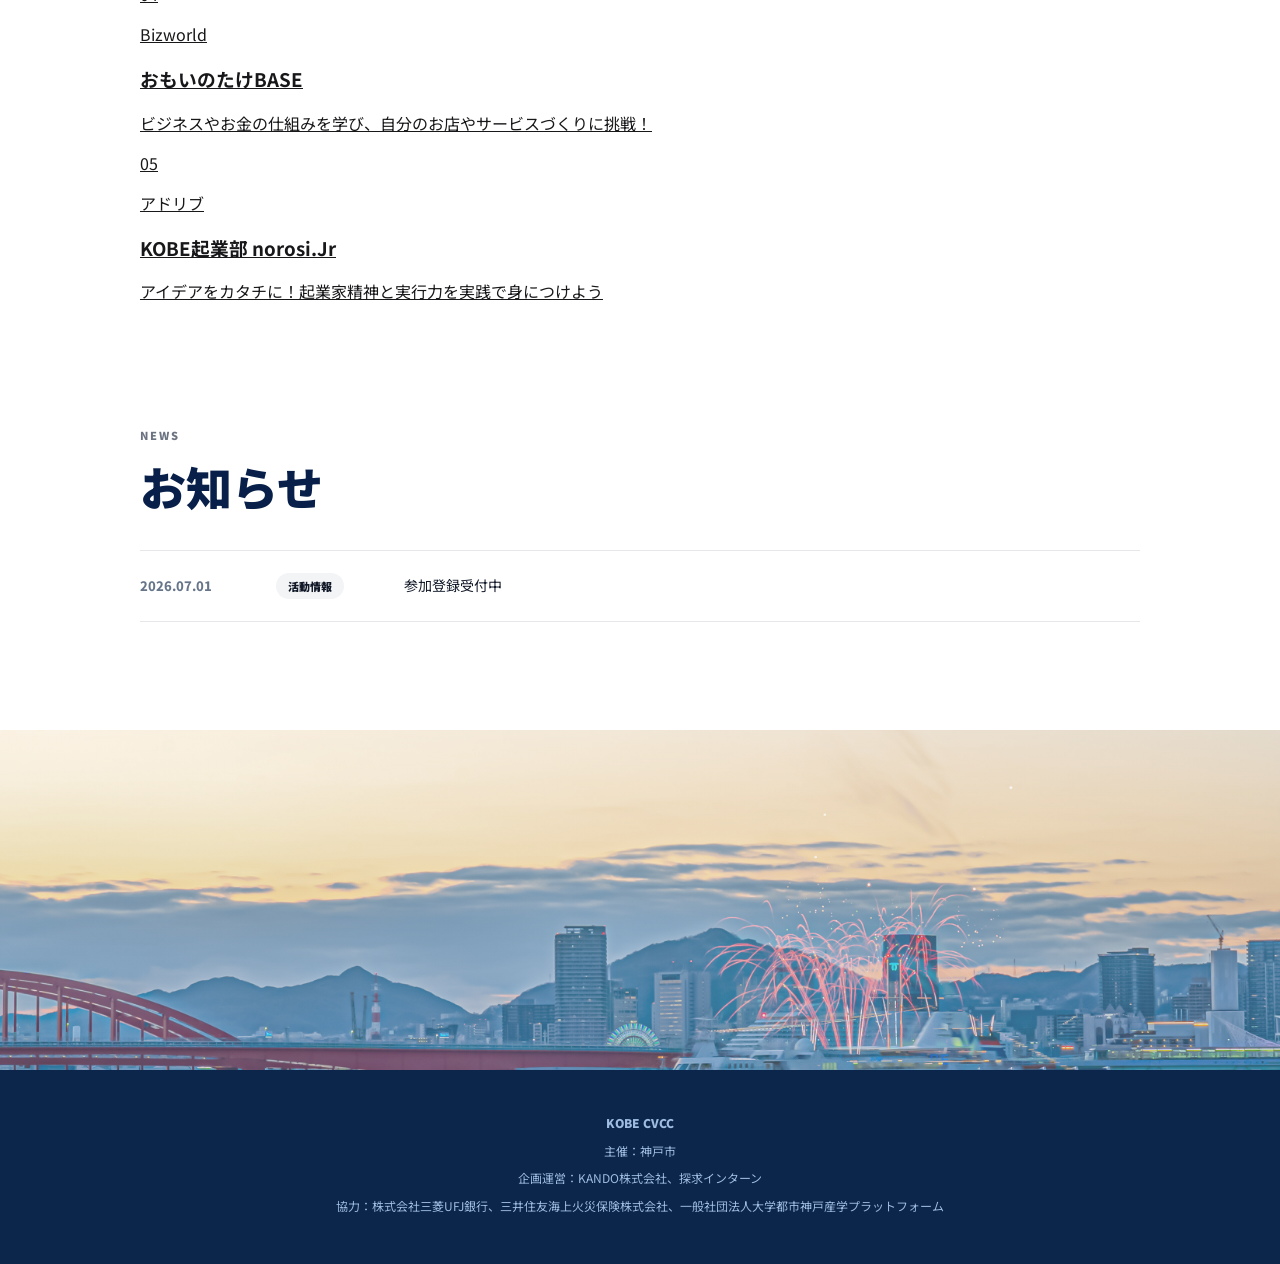
==== commit 67355c84: "Update index.html KOBE KATSU" ====
--- a/index.html
+++ b/index.html
@@ -119,6 +119,61 @@
       </div>
     </section>
 
+    <section class="kobekatsu" id="kobekatsu">
+      <div class="section-inner">
+        <div class="section-heading fade-up">
+          <p class="section-label centered">KOBEKATSU</p>
+          <h2 class="section-title centered">
+            <span class="line">Kobe-CVCCとつながる、</span>
+            <span class="line">放課後・休日の学び。</span>
+          </h2>
+          <p>
+            神戸市では、中学生が放課後・休日に校区の枠を超えて様々な活動に参加できる新たな仕組みを展開しています。
+          </p>
+          <p>
+            その中でも、Kobe-CVCCと関連のあるクラブについて、以下の通りご紹介いたします。
+          </p>
+        </div>
+    
+        <div class="kobekatsu-grid fade-up">
+          <a class="kobekatsu-card" href="https://kobe-katsu.smartkobe-portal.com/clubs/011150/" target="_blank" rel="noreferrer">
+            <span class="kobekatsu-num">01</span>
+            <p class="kobekatsu-owner">ライフイズテック</p>
+            <h3>Life is Tech! Webクリエイターズ</h3>
+            <p>メンターとAIの支援でWeb制作を学び、身近な課題解決に挑戦！</p>
+          </a>
+    
+          <a class="kobekatsu-card" href="https://kobe-katsu.smartkobe-portal.com/clubs/009230/" target="_blank" rel="noreferrer">
+            <span class="kobekatsu-num">02</span>
+            <p class="kobekatsu-owner">青楓館</p>
+            <h3>青楓館AI部</h3>
+            <p>AIが得意な高校生や専門家の伴走でAIを学び、地域課題解決と全国コンテストに挑戦！</p>
+          </a>
+    
+          <a class="kobekatsu-card" href="https://kobe-katsu.smartkobe-portal.com/clubs/013430/" target="_blank" rel="noreferrer">
+            <span class="kobekatsu-num">03</span>
+            <p class="kobekatsu-owner">ウィントル</p>
+            <h3>こべっこ探究起業部</h3>
+            <p>学生起業家の伴走による探求により、興味を行動へ移していこう！</p>
+          </a>
+    
+          <a class="kobekatsu-card" href="https://kobe-katsu.smartkobe-portal.com/clubs/011980/" target="_blank" rel="noreferrer">
+            <span class="kobekatsu-num">04</span>
+            <p class="kobekatsu-owner">Bizworld</p>
+            <h3>おもいのたけBASE</h3>
+            <p>ビジネスやお金の仕組みを学び、自分のお店やサービスづくりに挑戦！</p>
+          </a>
+    
+          <a class="kobekatsu-card" href="https://kobe-katsu.smartkobe-portal.com/clubs/006690/" target="_blank" rel="noreferrer">
+            <span class="kobekatsu-num">05</span>
+            <p class="kobekatsu-owner">アドリブ</p>
+            <h3>KOBE起業部 norosi.Jr</h3>
+            <p>アイデアをカタチに！起業家精神と実行力を実践で身につけよう</p>
+          </a>
+        </div>
+      </div>
+    </section>
+
     <section class="news" id="news">
       <div class="section-inner">
         <div class="news-head fade-up">
--- a/styles.css
+++ b/styles.css
@@ -367,6 +367,15 @@
   background: var(--mist);
 }
 
+.program-note {
+  max-width: 820px;
+  margin: 18px auto 0;
+  color: var(--muted);
+  font-size: 14px;
+  font-weight: 700;
+  line-height: 1.9;
+}
+
 .section-heading {
   max-width: 720px;
   margin: 0 auto 42px;
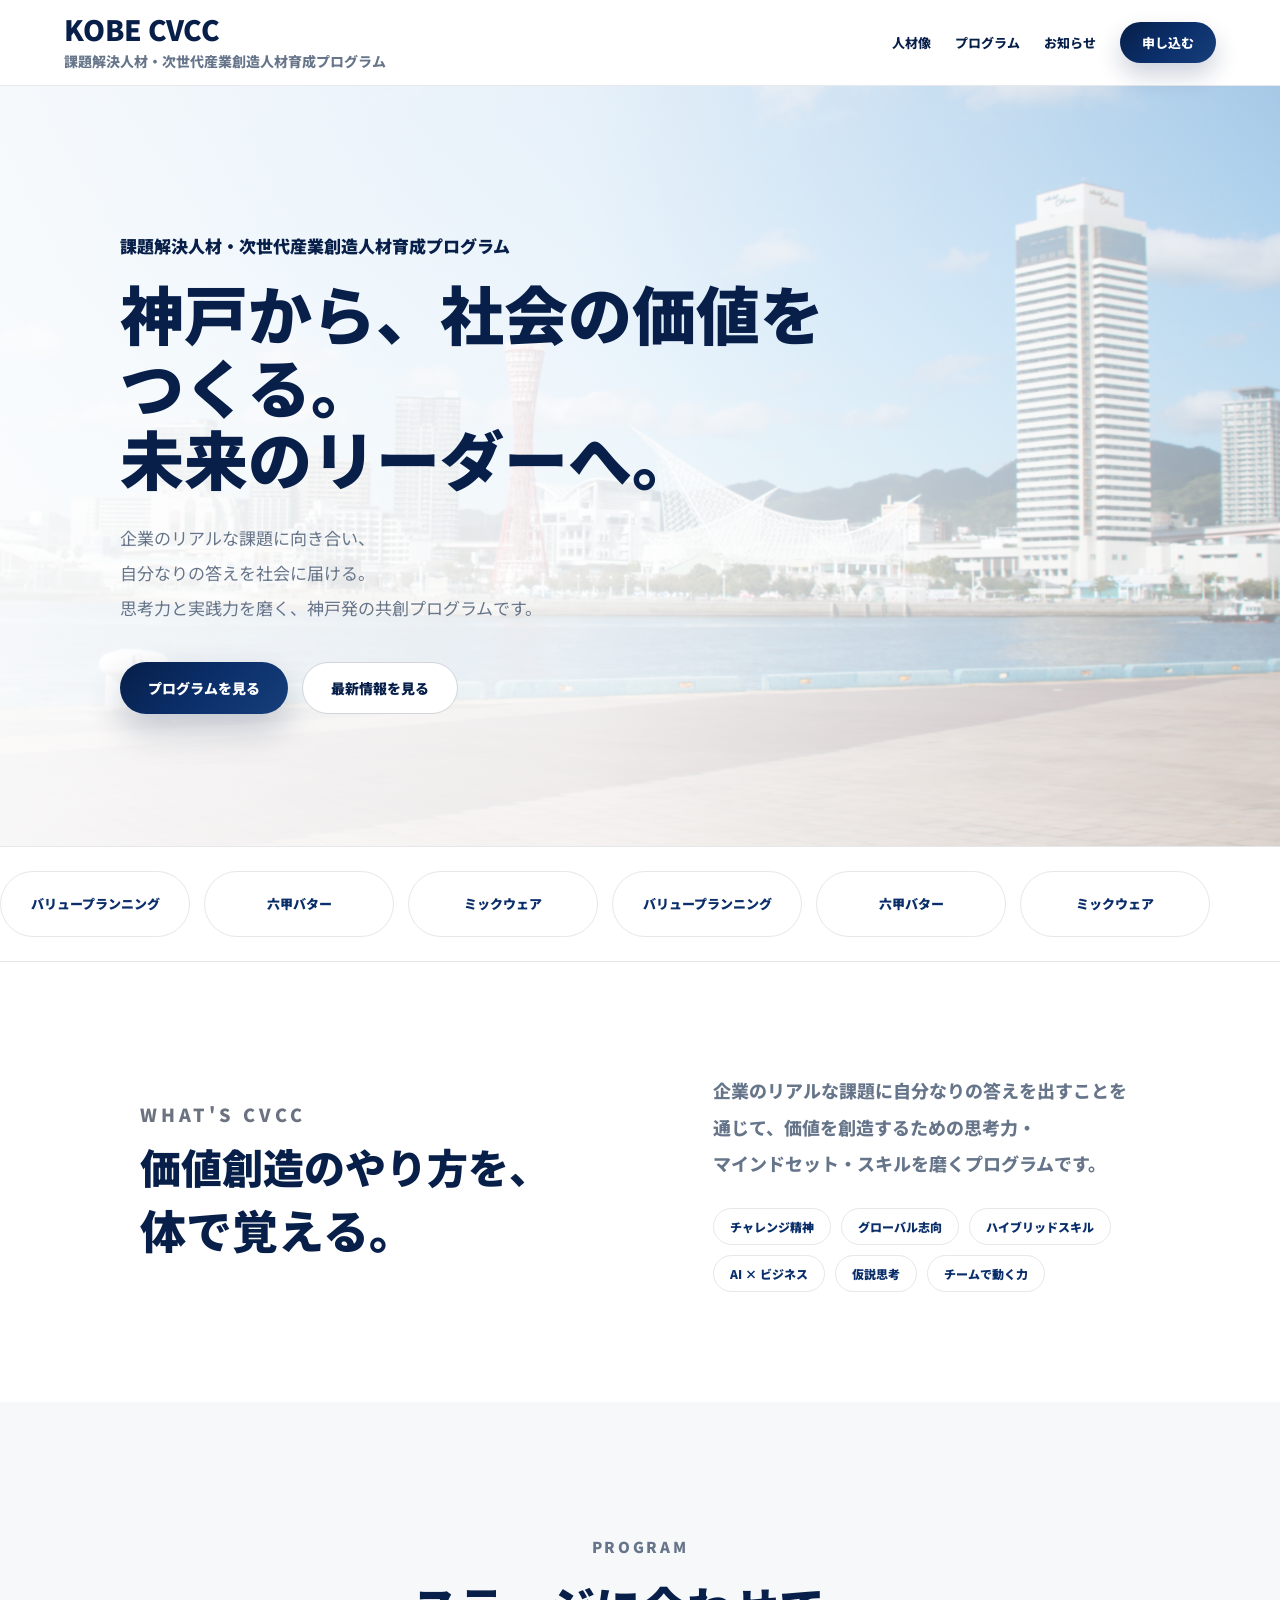
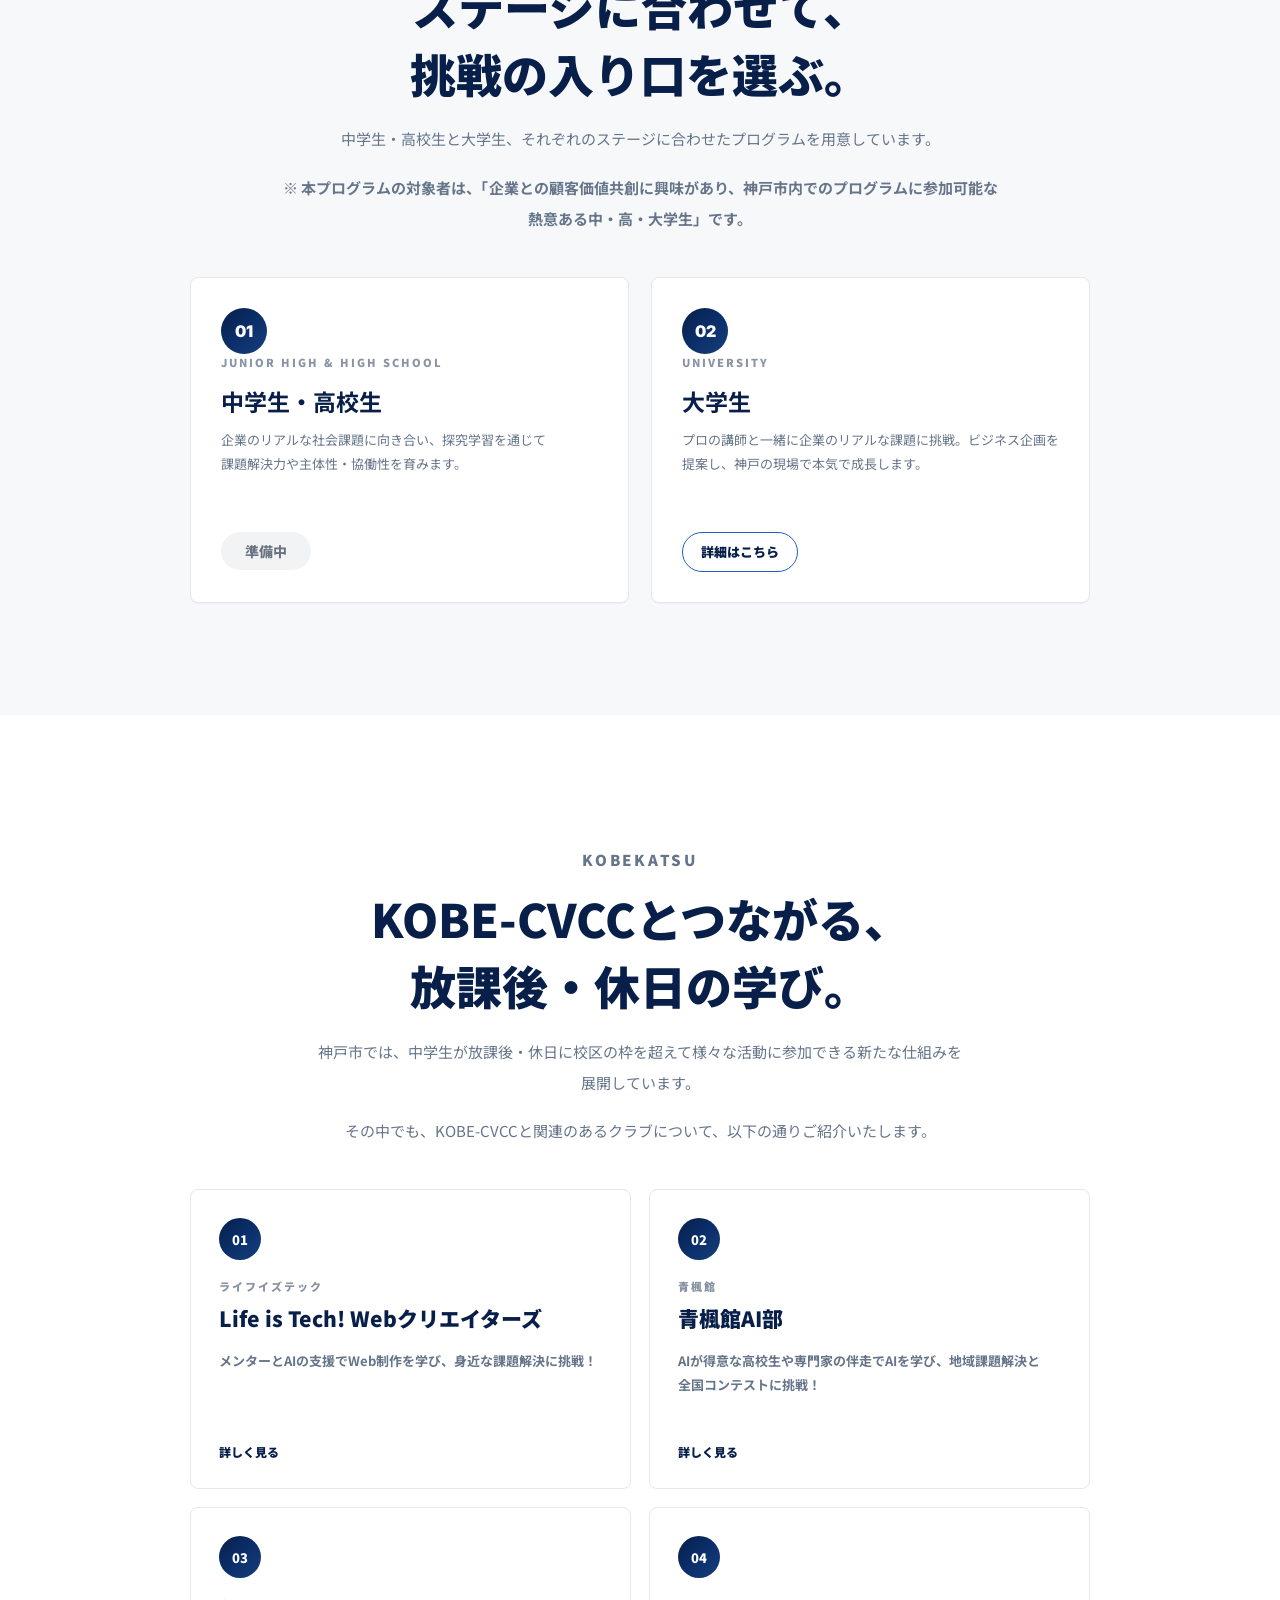
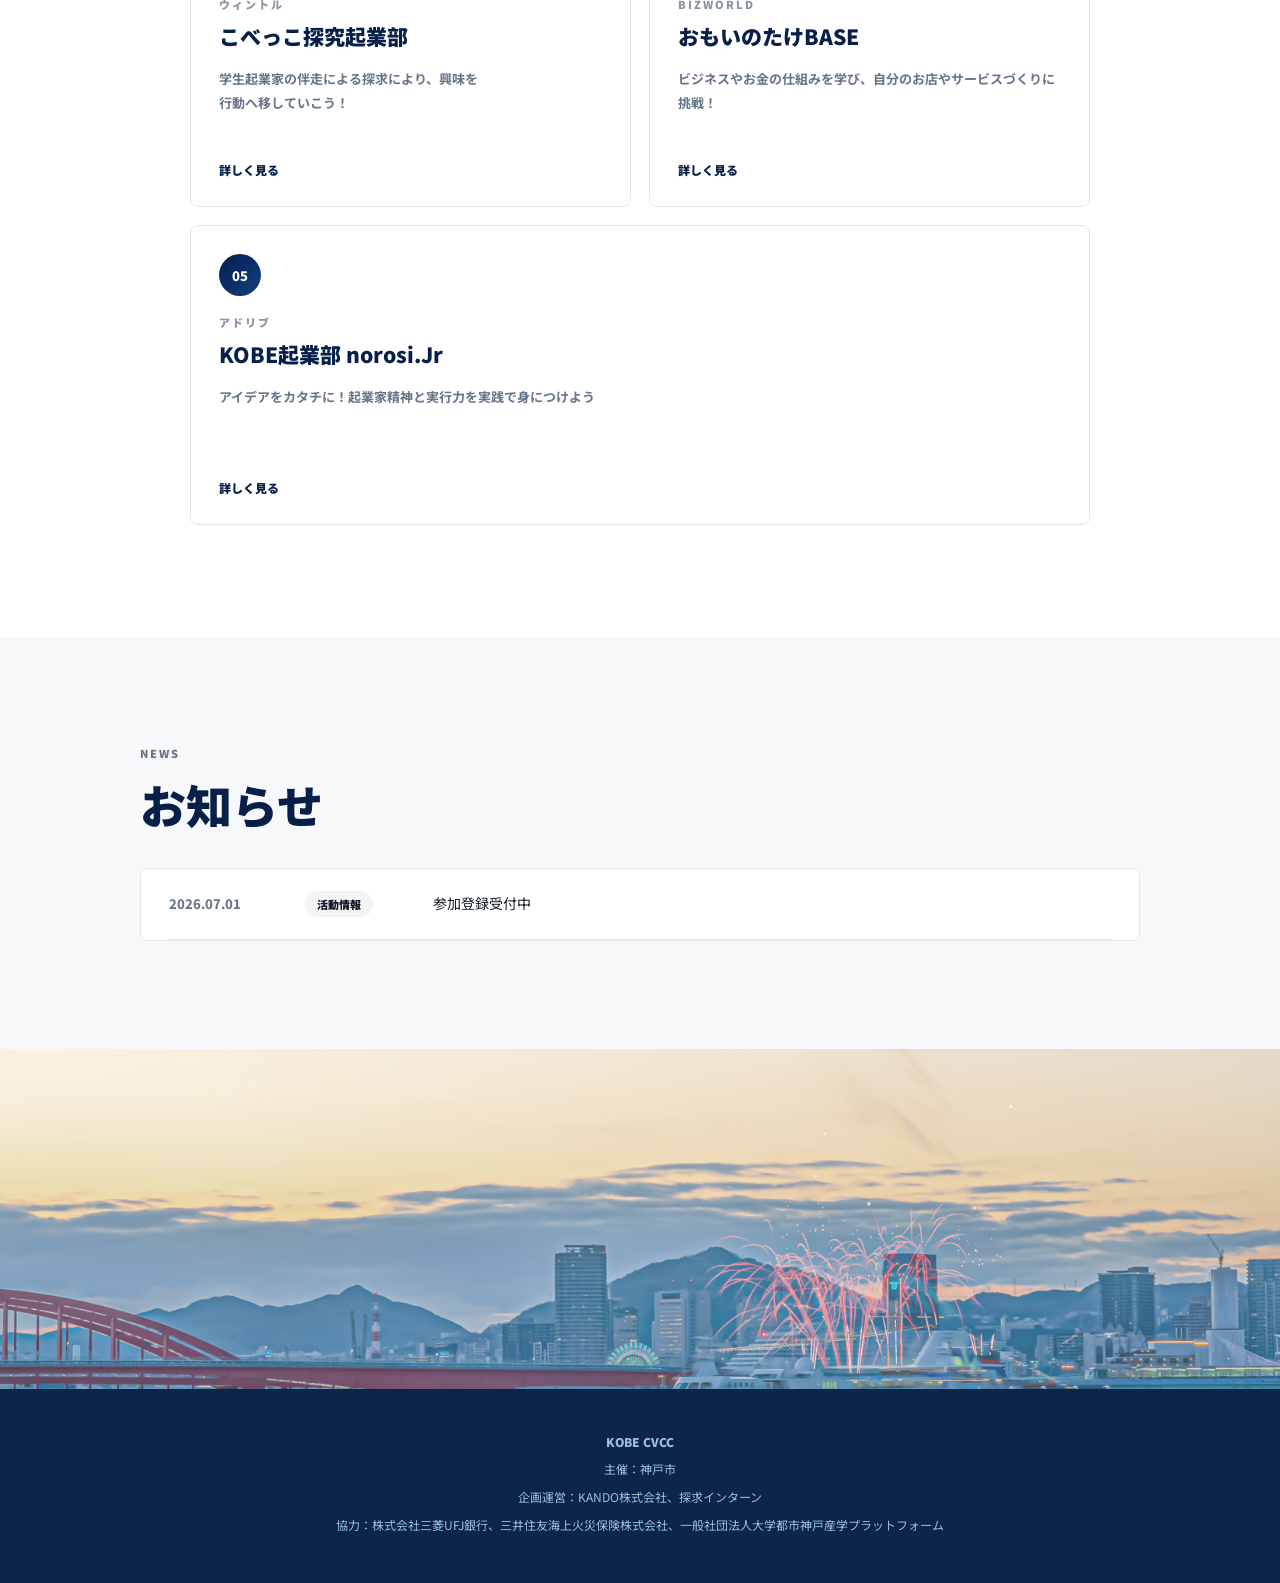
==== commit 93dafe6a: "Update index.html kobe-cvcc =>KOBE CVCC" ====
--- a/index.html
+++ b/index.html
@@ -124,14 +124,14 @@
         <div class="section-heading fade-up">
           <p class="section-label centered">KOBEKATSU</p>
           <h2 class="section-title centered">
-            <span class="line">Kobe-CVCCとつながる、</span>
+            <span class="line">KOBE-CVCCとつながる、</span>
             <span class="line">放課後・休日の学び。</span>
           </h2>
           <p>
             神戸市では、中学生が放課後・休日に校区の枠を超えて様々な活動に参加できる新たな仕組みを展開しています。
           </p>
           <p>
-            その中でも、Kobe-CVCCと関連のあるクラブについて、以下の通りご紹介いたします。
+            その中でも、KOBE-CVCCと関連のあるクラブについて、以下の通りご紹介いたします。
           </p>
         </div>
     
--- a/styles.css
+++ b/styles.css
@@ -9,7 +9,7 @@
   --blue-soft: #f3f4f6;
   --cyan: #5fd3ff;
   --paper: #ffffff;
-  --mist: #f7f8fa;f
+  --mist: #f7f8fa;
   --shadow: 0 18px 44px rgba(17, 24, 39, 0.1);
 }
 
@@ -512,7 +512,7 @@
 }
 
 .news {
-  background: #fff;
+  background: var(--mist);
 }
 
 .news-head {
@@ -524,7 +524,10 @@
 }
 
 .news-list {
-  border-top: 1px solid var(--line);
+  padding: 0 28px;
+  border: 1px solid var(--line);
+  border-radius: 8px;
+  background: #fff;
 }
 
 .news-row {
@@ -709,3 +712,103 @@
     gap: 8px;
   }
 }
+
+.kobekatsu {
+  padding: clamp(76px, 9vw, 112px) 0;
+  background: #fff;
+}
+
+.kobekatsu .section-inner {
+  padding: 0;
+  border: 0;
+  border-radius: 0;
+  background: transparent;
+}
+
+.kobekatsu-grid {
+  display: grid;
+  grid-template-columns: repeat(2, 1fr);
+  gap: 18px;
+  max-width: 900px;
+  margin: 0 auto;
+}
+
+.kobekatsu-card {
+  position: relative;
+  display: flex;
+  flex-direction: column;
+  min-height: 300px;
+  padding: 28px;
+  border: 1px solid var(--line);
+  border-radius: 8px;
+  color: inherit;
+  text-decoration: none;
+  background: #fff;
+  transition: transform 0.22s, box-shadow 0.22s, border-color 0.22s;
+}
+
+.kobekatsu-card:hover {
+  transform: translateY(-5px);
+  border-color: #c7ccd4;
+  box-shadow: var(--shadow);
+}
+
+.kobekatsu-card,
+.kobekatsu-card *,
+.kobekatsu-card:visited,
+.kobekatsu-card:hover,
+.kobekatsu-card:active {
+  text-decoration: none;
+}
+
+.kobekatsu-num {
+  display: inline-flex;
+  align-items: center;
+  justify-content: center;
+  width: 42px;
+  height: 42px;
+  border-radius: 50%;
+  color: #fff;
+  background: var(--navy-gradient);
+  font-size: 13px;
+  font-weight: 900;
+}
+
+.kobekatsu-owner {
+  margin: 18px 0 8px;
+  color: #8a93a3;
+  font-size: 11px;
+  font-weight: 900;
+  letter-spacing: 0.18em;
+  text-transform: uppercase;
+}
+
+.kobekatsu-card h3 {
+  margin: 0;
+  color: var(--blue-deep);
+  font-size: 21px;
+  font-weight: 900;
+  line-height: 1.55;
+}
+
+.kobekatsu-card p:last-child {
+  margin: 14px 0 0;
+  color: var(--muted);
+  font-size: 13px;
+  font-weight: 700;
+  line-height: 1.9;
+}
+
+.kobekatsu-card::after {
+  content: "詳しく見る";
+  display: inline-flex;
+  margin-top: auto;
+  padding-top: 24px;
+  color: var(--blue-deep);
+  font-size: 12px;
+  font-weight: 900;
+}
+
+.kobekatsu-card:last-child {
+  grid-column: 1 / -1;
+}
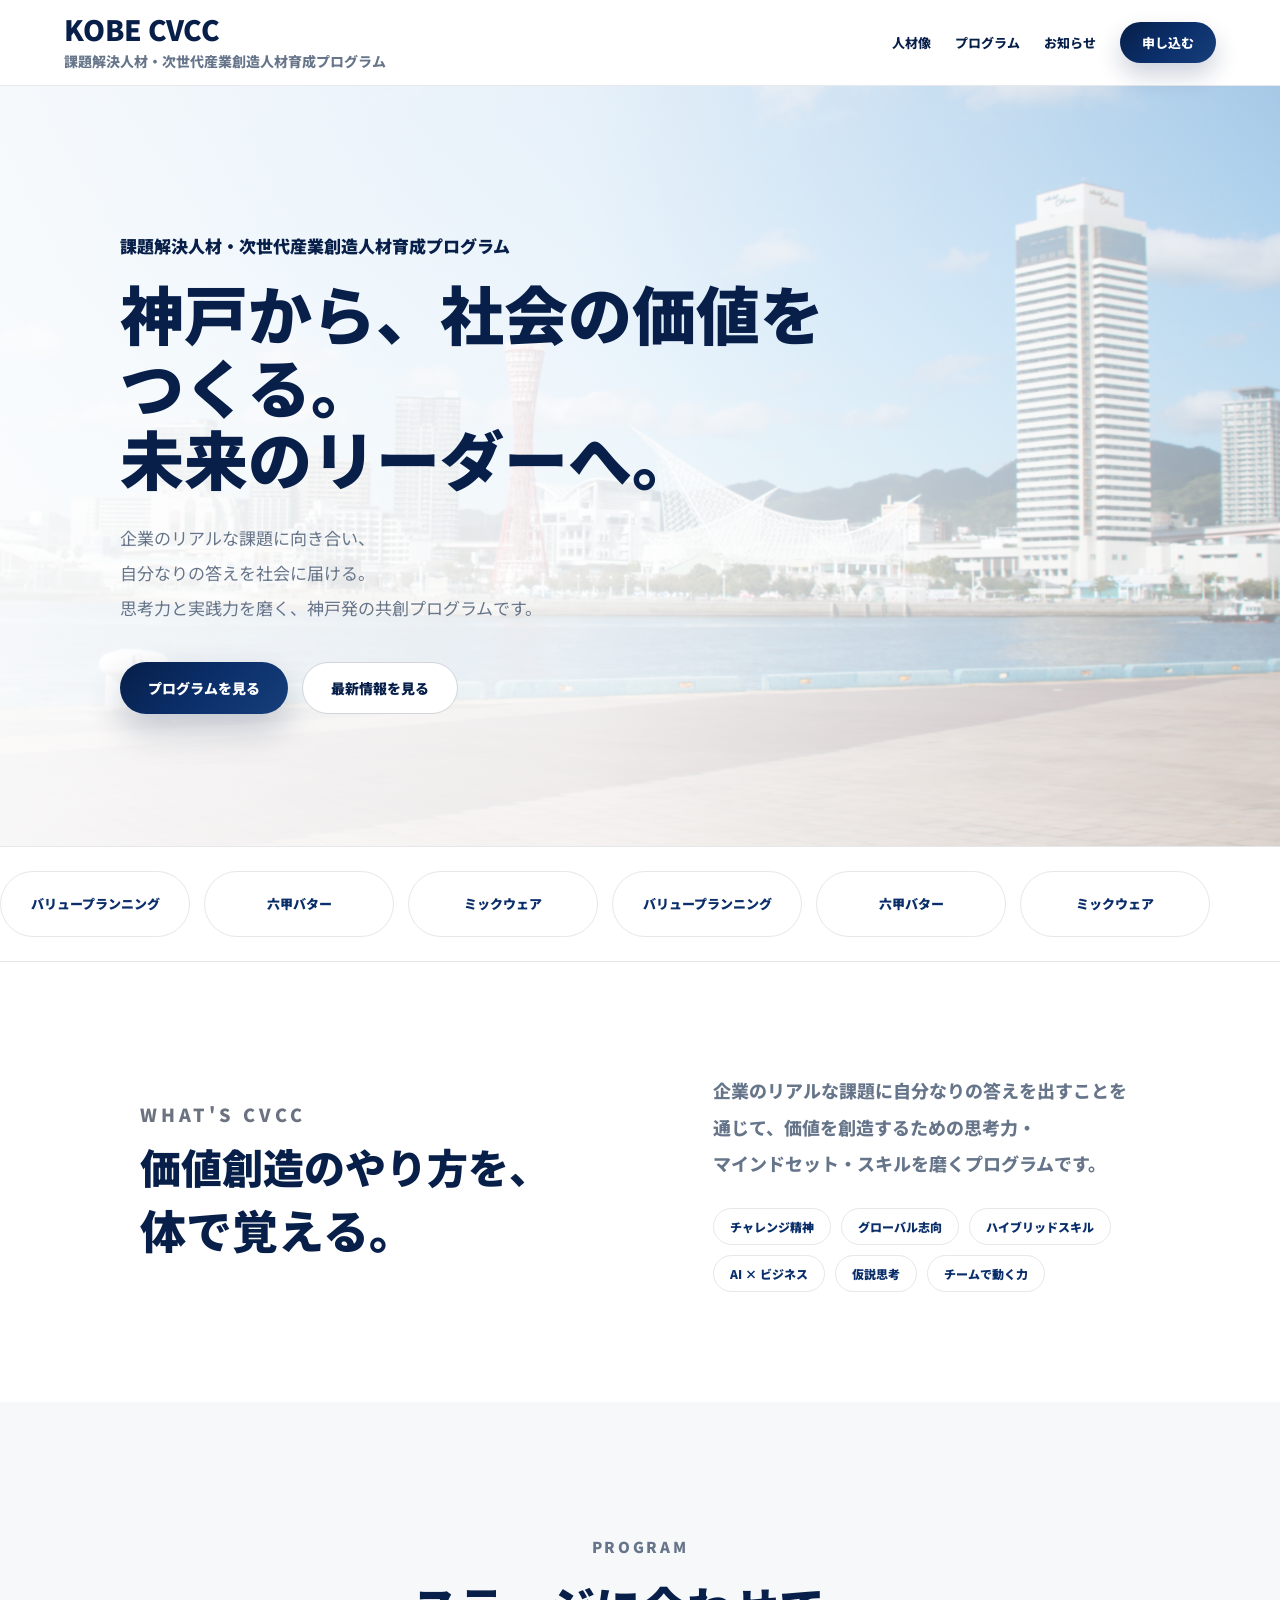
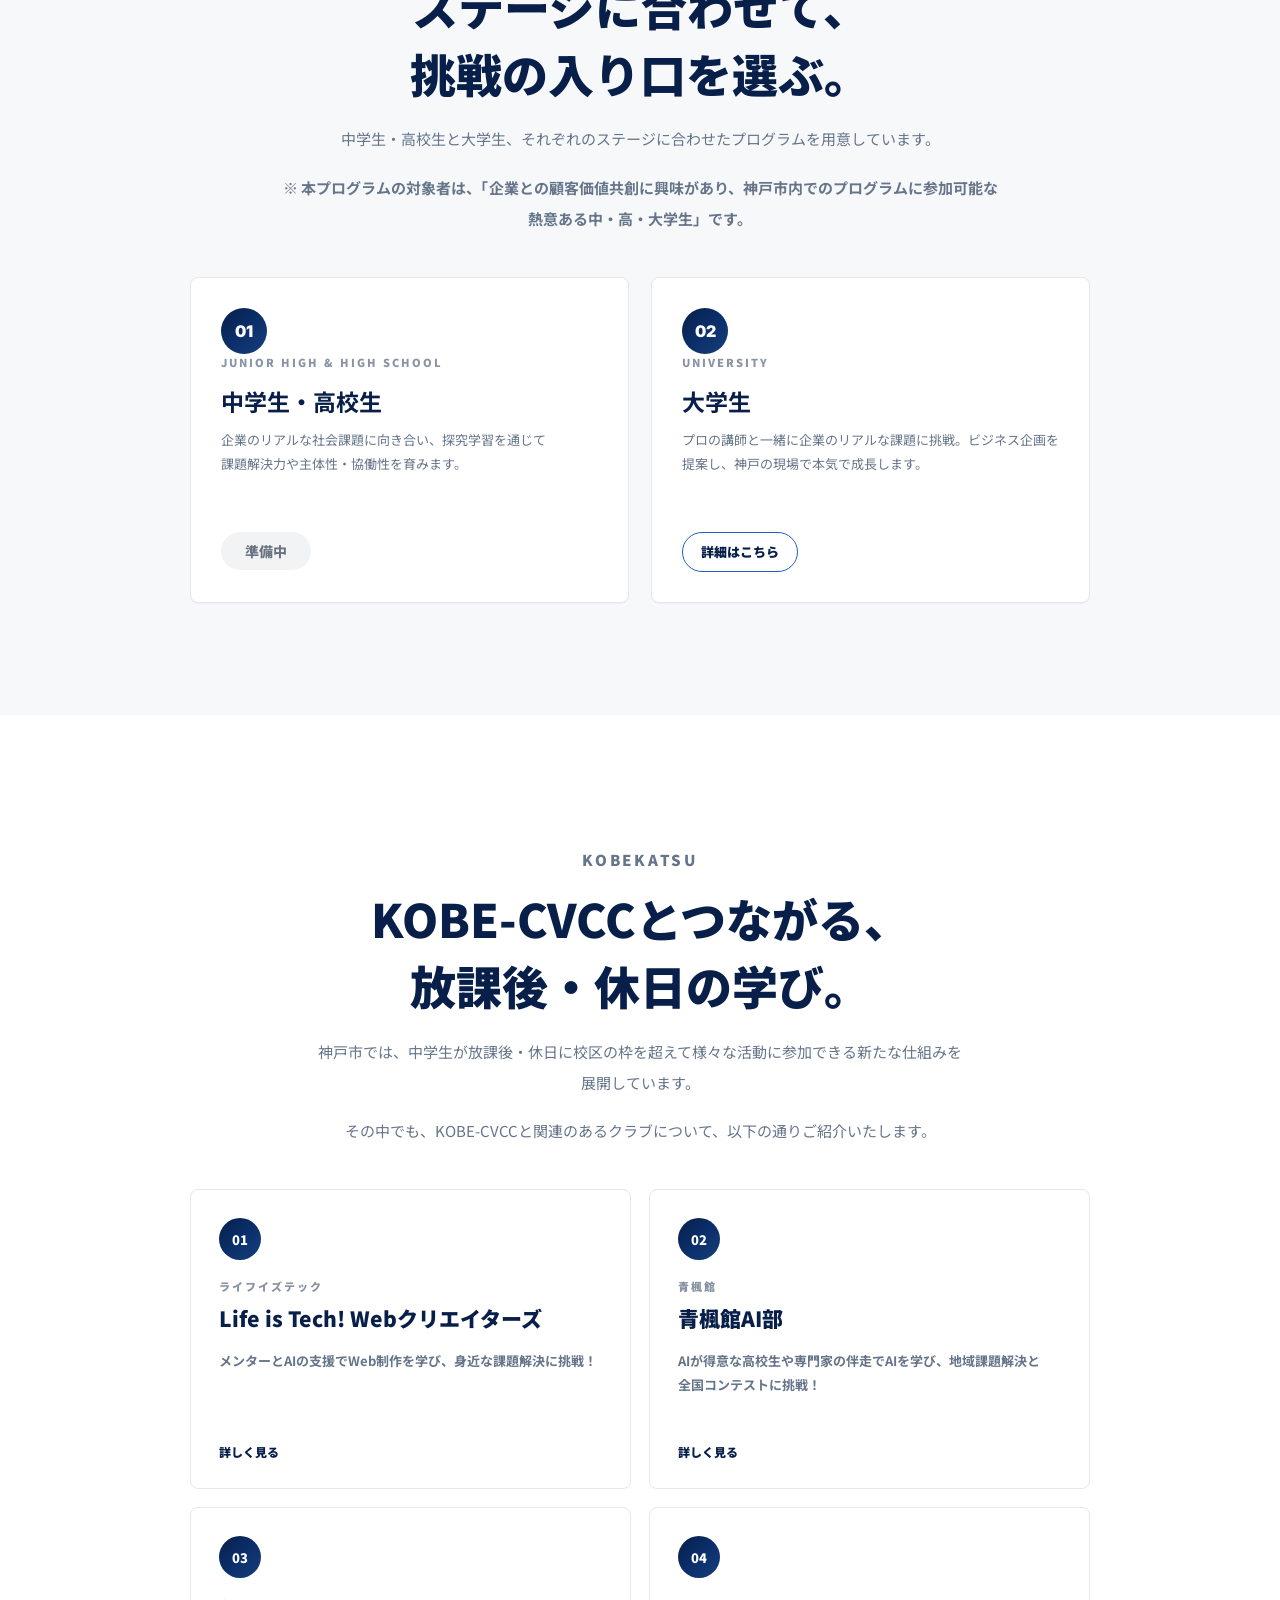
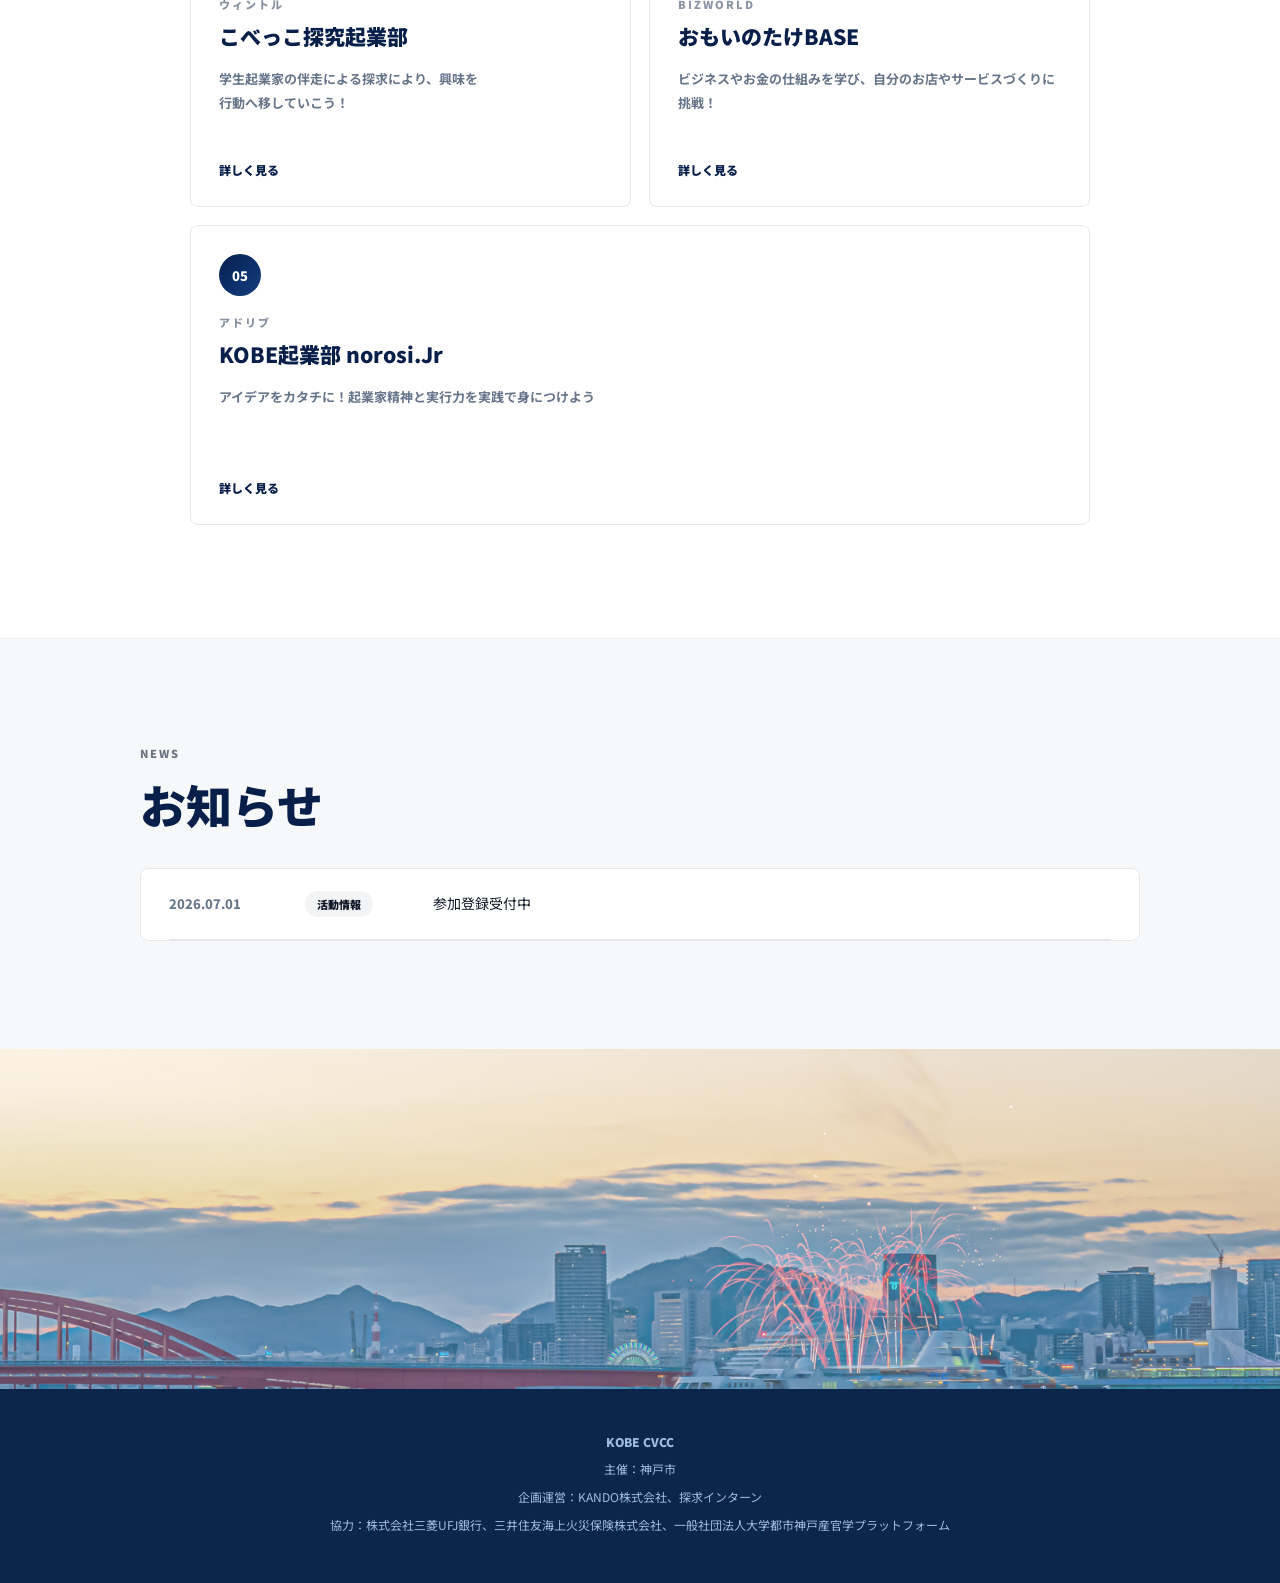
==== commit 2d8c5ba9: "Update index.html" ====
--- a/index.html
+++ b/index.html
@@ -200,7 +200,7 @@
       <p class="footer-title">KOBE CVCC</p>
       <p>主催：神戸市</p>
       <p>企画運営：KANDO株式会社、探求インターン</p>
-      <p>協力：株式会社三菱UFJ銀行、三井住友海上火災保険株式会社、一般社団法人大学都市神戸産学プラットフォーム</p>
+      <p>協力：株式会社三菱UFJ銀行、三井住友海上火災保険株式会社、一般社団法人大学都市神戸産官学プラットフォーム</p>
     </div>
   </footer>
 
